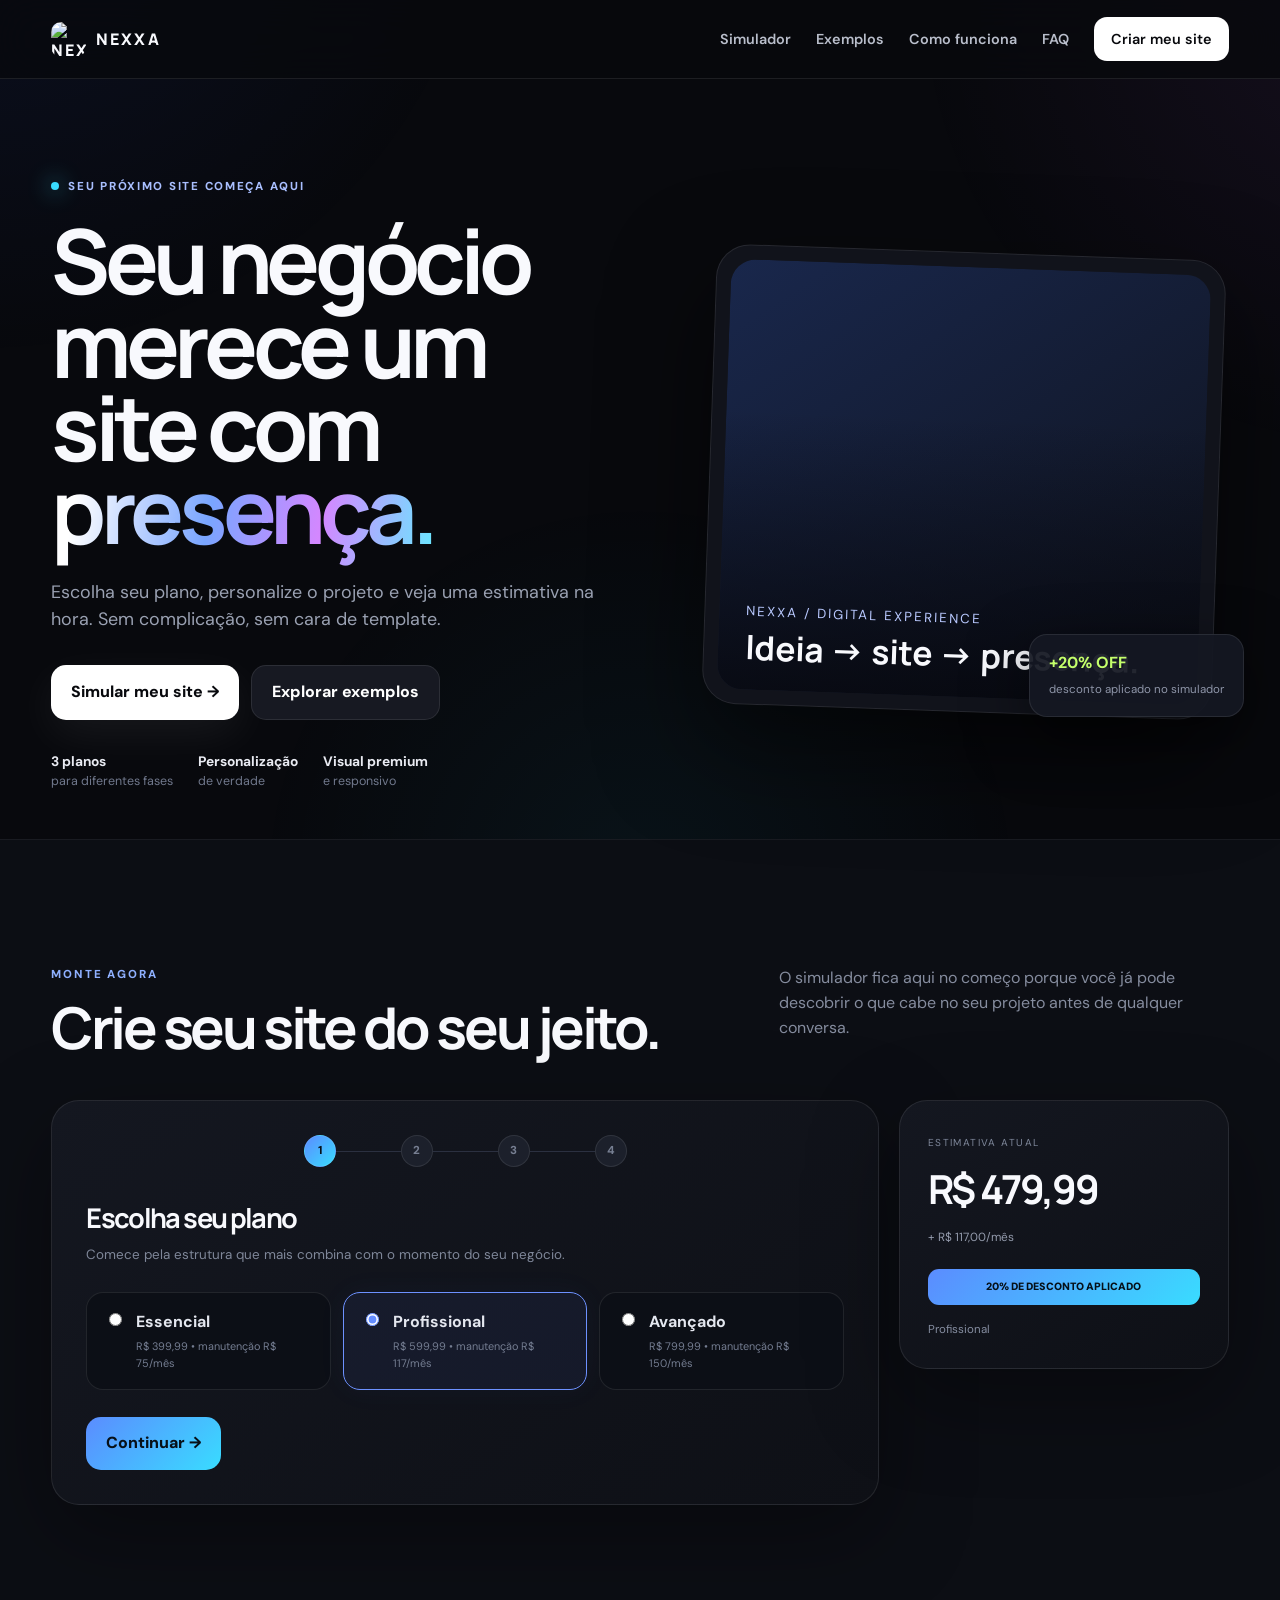
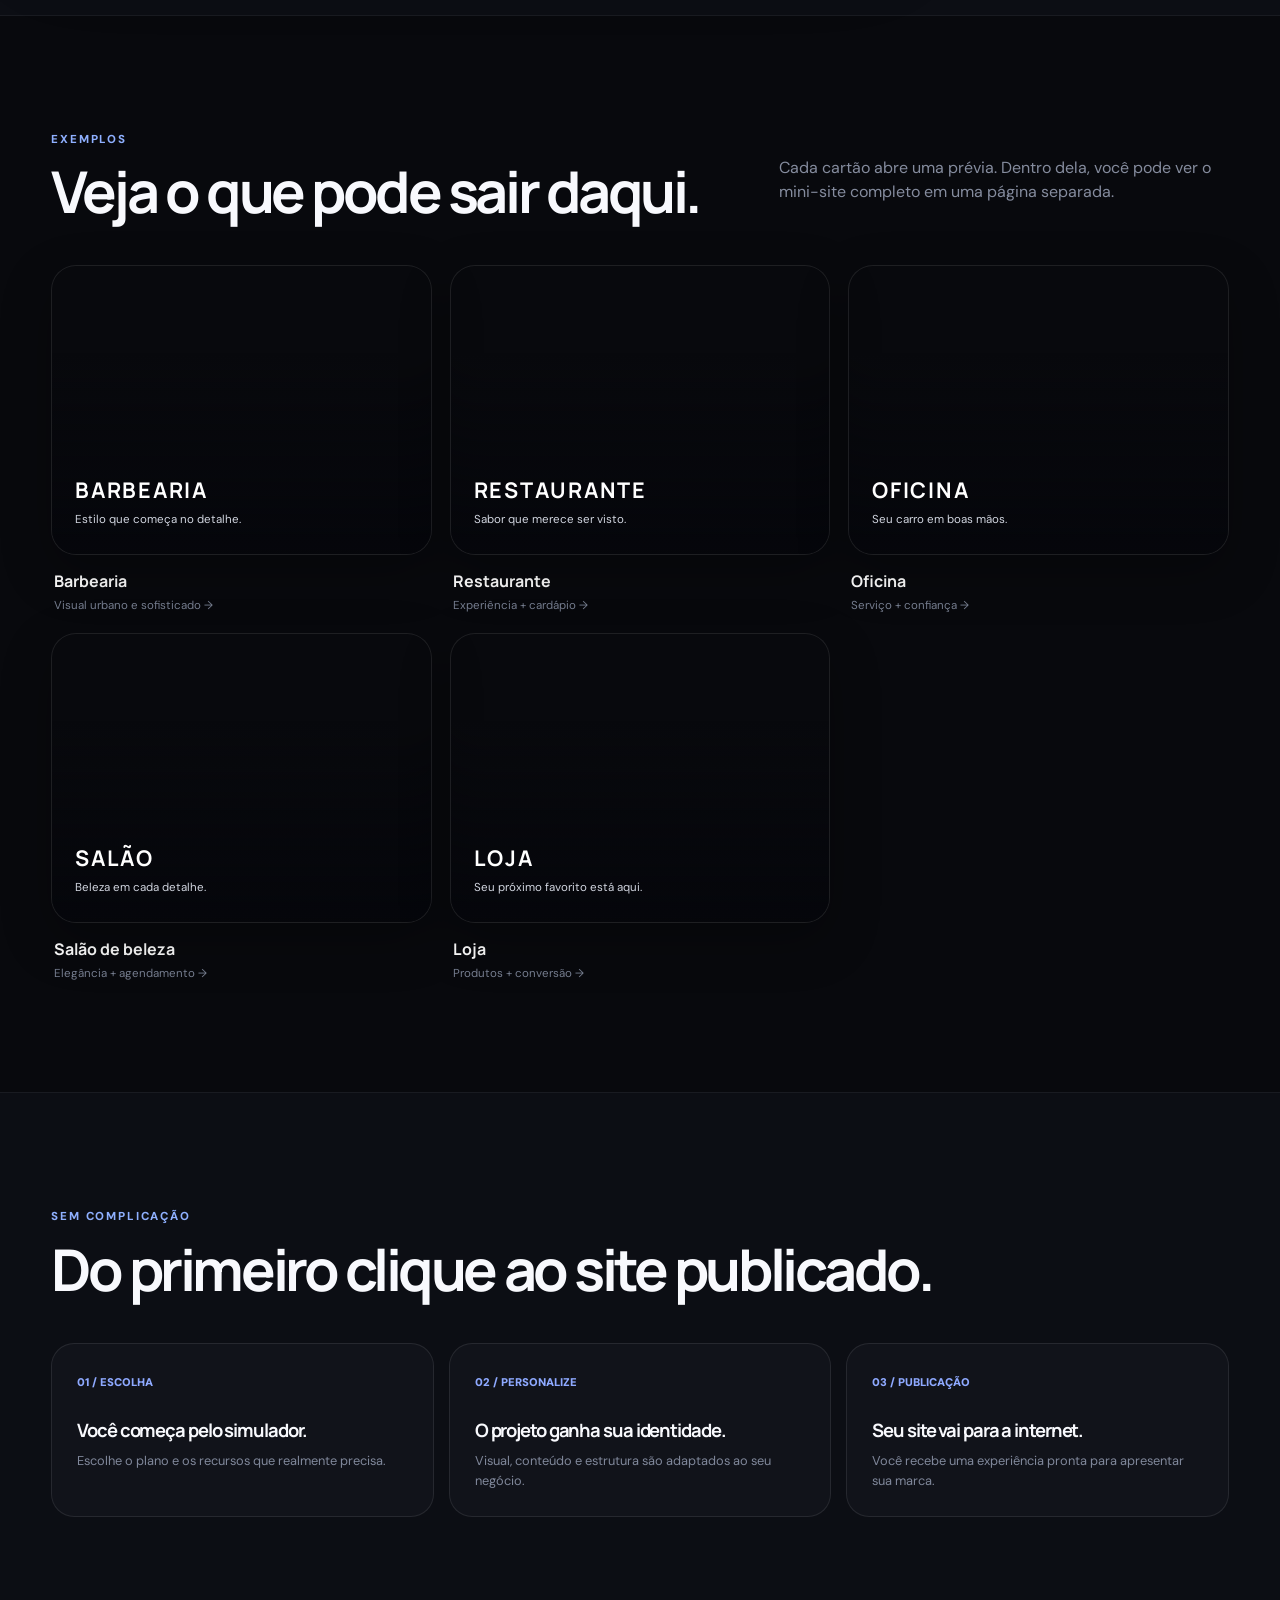
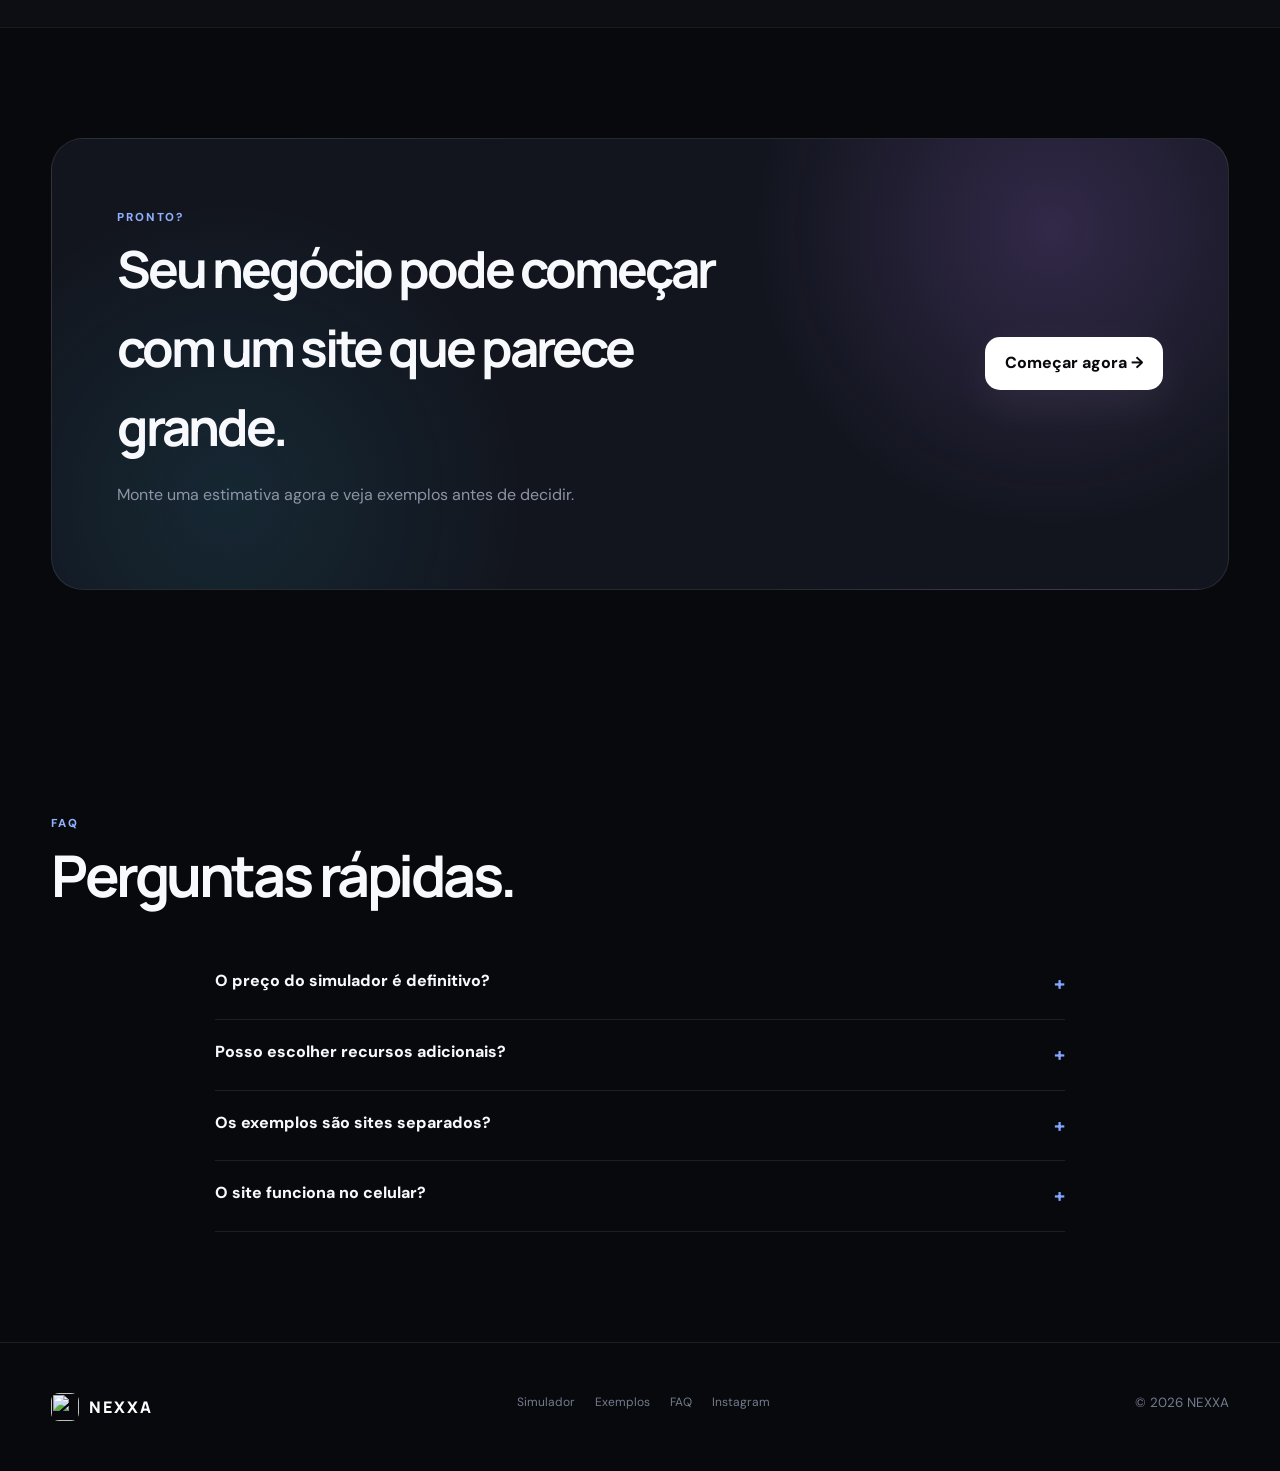
==== index.html @ 01d749cf "Criar site" ====
<!doctype html>
<html lang="pt-BR">
<head>
<meta charset="utf-8"><meta name="viewport" content="width=device-width,initial-scale=1">
<title>NEXXA — Crie seu site</title><meta name="description" content="Crie seu site profissional com a NEXXA. Simule, personalize e explore exemplos.">
<link rel="icon" href="assets/nexxa-logo.png"><link rel="stylesheet" href="style.css">
</head>
<body>
<header class="site-header"><div class="container header-inner">
<a class="brand" href="#"><img src="assets/nexxa-logo.png" alt="NEXXA"><span>NEXXA</span></a>
<nav class="nav" id="nav"><a href="#simulador">Simulador</a><a href="#exemplos">Exemplos</a><a href="#como">Como funciona</a><a href="#faq">FAQ</a><a class="nav-btn" href="#simulador">Criar meu site</a></nav>
<button class="menu" id="menuBtn" aria-label="Menu">☰</button>
</div></header>

<main>
<section class="hero"><div class="container hero-grid">
<div>
<span class="kicker">Seu próximo site começa aqui</span>
<h1>Seu negócio merece um site com <span class="gradient">presença.</span></h1>
<p class="lead">Escolha seu plano, personalize o projeto e veja uma estimativa na hora. Sem complicação, sem cara de template.</p>
<div class="hero-actions"><a class="btn btn-primary" href="#simulador">Simular meu site →</a><a class="btn btn-dark" href="#exemplos">Explorar exemplos</a></div>
<div class="hero-proof"><span><b>3 planos</b> para diferentes fases</span><span><b>Personalização</b> de verdade</span><span><b>Visual premium</b> e responsivo</span></div>
</div>
<div class="hero-art"><div class="orb"></div><div class="art-card"><div class="art-screen"><div class="art-copy"><small>NEXXA / DIGITAL EXPERIENCE</small><strong>Ideia → site → presença.</strong></div></div></div><div class="mini-float"><b>+20% OFF</b><span>desconto aplicado no simulador</span></div></div>
</div></section>

<section class="section alt" id="simulador"><div class="container">
<div class="section-head"><div><span class="eyebrow">MONTE AGORA</span><h2>Crie seu site do seu jeito.</h2></div><p>O simulador fica aqui no começo porque você já pode descobrir o que cabe no seu projeto antes de qualquer conversa.</p></div>
<div class="builder"><div class="builder-main">
<div class="steps"><span class="active" data-step-dot="1">1</span><i></i><span data-step-dot="2">2</span><i></i><span data-step-dot="3">3</span><i></i><span data-step-dot="4">4</span></div>
<div class="step-panel active" data-step="1"><h3>Escolha seu plano</h3><p class="muted">Comece pela estrutura que mais combina com o momento do seu negócio.</p>
<div class="option-grid">
<label class="choice"><input type="radio" name="plan" value="essencial"><span><b>Essencial</b><small>R$ 399,99 • manutenção R$ 75/mês</small></span></label>
<label class="choice"><input type="radio" name="plan" value="profissional" checked><span><b>Profissional</b><small>R$ 599,99 • manutenção R$ 117/mês</small></span></label>
<label class="choice"><input type="radio" name="plan" value="avancado"><span><b>Avançado</b><small>R$ 799,99 • manutenção R$ 150/mês</small></span></label>
</div><button class="btn btn-blue" data-next="2">Continuar →</button></div>

<div class="step-panel" data-step="2"><h3>Personalize</h3><p class="muted">Adicione recursos sem perder o controle do orçamento.</p>
<div class="extras">
<label><input type="checkbox" data-extra="mapa"><span>Mapa / localização<small>+ R$ 49,99</small></span></label>
<label><input type="checkbox" data-extra="feedback"><span>Feedbacks / depoimentos<small>+ R$ 69,99</small></span></label>
<label><input type="checkbox" data-extra="catalogo"><span>Catálogo de produtos<small>+ R$ 59,99</small></span></label>
<label><input type="checkbox" data-extra="agendamento"><span>Agendamento<small>+ R$ 299,99</small></span></label>
<label><input type="checkbox" data-extra="whatsapp"><span>WhatsApp<small>+ R$ 29,99</small></span></label>
<label><input type="checkbox" data-extra="instagram"><span>Instagram<small>+ R$ 29,99</small></span></label>
<label><input type="checkbox" data-extra="faq"><span>FAQ<small>+ R$ 159,99</small></span></label>
<label><input type="checkbox" data-extra="galeria"><span>Galeria<small>+ R$ 189,99</small></span></label>
<label><input type="checkbox" data-extra="pagina"><span>Página adicional<small>+ R$ 39,99 cada</small></span><input class="qty" data-qty="pagina" type="number" min="1" max="20" value="1"></label>
<label class="domain-option"><input id="domainCheck" type="checkbox"><span>Quero domínio próprio<small>serviço de configuração + R$ 100,00 (custo do domínio separado)</small></span></label>
</div><div class="nav-actions"><button class="btn btn-dark" data-prev="1">← Voltar</button><button class="btn btn-blue" data-next="3">Continuar →</button></div></div>

<div class="step-panel" data-step="3"><h3>Conte sobre o projeto</h3><p class="muted">Essas informações ajudam a NEXXA a entender o que você quer criar.</p>
<div class="form-grid"><label>Nome do negócio *<input id="company" required placeholder="Ex.: Studio Aurora"></label><label>Seu nome *<input id="person" required placeholder="Ex.: Maria"></label><label>Tipo de negócio *<input id="businessType" required placeholder="Ex.: Salão de beleza"></label><label>Instagram<input id="instagram" placeholder="@seunegocio"></label><label class="full-field">O que você imagina para o site?<textarea id="idea" placeholder="Conte brevemente sobre seu estilo, serviços e objetivo..."></textarea></label></div>
<div class="nav-actions"><button class="btn btn-dark" data-prev="2">← Voltar</button><button class="btn btn-blue" data-next="4">Ver meu orçamento →</button></div></div>

<div class="step-panel" data-step="4"><h3>Seu orçamento está pronto.</h3><p class="muted">É uma estimativa para você entender o investimento. O projeto final é alinhado com a NEXXA.</p>
<div class="summary-box" id="summaryBox"></div>
<div class="nav-actions"><button class="btn btn-dark" data-prev="3">← Ajustar</button><button class="btn btn-blue" id="copyQuote">Copiar orçamento</button></div>
<div style="margin-top:12px"><button class="btn btn-primary" id="instagramQuote">Quero conversar com a NEXXA →</button></div></div>
</div>
<aside class="price-panel"><span class="label">ESTIMATIVA ATUAL</span><strong id="liveTotal">R$ 479,99</strong><span id="liveMaintenance">+ R$ 117,00/mês</span><div class="discount">20% DE DESCONTO APLICADO</div><div class="live-details" id="liveDetails">Profissional</div></aside></div>
</div></section>

<section class="section" id="exemplos"><div class="container">
<div class="section-head"><div><span class="eyebrow">EXEMPLOS</span><h2>Veja o que pode sair daqui.</h2></div><p>Cada cartão abre uma prévia. Dentro dela, você pode ver o mini-site completo em uma página separada.</p></div>
<div class="showcase-grid">
<button class="show-card" data-demo="Barbearia"><div class="demo demo-barber"><div class="demo-copy"><b>BARBEARIA</b><span>Estilo que começa no detalhe.</span></div></div><div class="show-info"><strong>Barbearia</strong><small>Visual urbano e sofisticado →</small></div></button>
<button class="show-card" data-demo="Restaurante"><div class="demo demo-food"><div class="demo-copy"><b>RESTAURANTE</b><span>Sabor que merece ser visto.</span></div></div><div class="show-info"><strong>Restaurante</strong><small>Experiência + cardápio →</small></div></button>
<button class="show-card" data-demo="Oficina"><div class="demo demo-auto"><div class="demo-copy"><b>OFICINA</b><span>Seu carro em boas mãos.</span></div></div><div class="show-info"><strong>Oficina</strong><small>Serviço + confiança →</small></div></button>
<button class="show-card" data-demo="Salão"><div class="demo demo-salon"><div class="demo-copy"><b>SALÃO</b><span>Beleza em cada detalhe.</span></div></div><div class="show-info"><strong>Salão de beleza</strong><small>Elegância + agendamento →</small></div></button>
<button class="show-card" data-demo="Loja"><div class="demo demo-shop"><div class="demo-copy"><b>LOJA</b><span>Seu próximo favorito está aqui.</span></div></div><div class="show-info"><strong>Loja</strong><small>Produtos + conversão →</small></div></button>
</div></div></section>

<section class="section alt" id="como"><div class="container"><div class="section-head"><div><span class="eyebrow">SEM COMPLICAÇÃO</span><h2>Do primeiro clique ao site publicado.</h2></div></div><div class="feature-grid"><article class="feature"><span class="num">01 / ESCOLHA</span><h3>Você começa pelo simulador.</h3><p>Escolhe o plano e os recursos que realmente precisa.</p></article><article class="feature"><span class="num">02 / PERSONALIZE</span><h3>O projeto ganha sua identidade.</h3><p>Visual, conteúdo e estrutura são adaptados ao seu negócio.</p></article><article class="feature"><span class="num">03 / PUBLICAÇÃO</span><h3>Seu site vai para a internet.</h3><p>Você recebe uma experiência pronta para apresentar sua marca.</p></article></div></div></section>

<section class="section"><div class="container"><div class="cta"><div><span class="eyebrow">PRONTO?</span><h2>Seu negócio pode começar com um site que parece grande.</h2><p>Monte uma estimativa agora e veja exemplos antes de decidir.</p></div><a class="btn btn-primary" href="#simulador">Começar agora →</a></div></div></section>

<section class="section" id="faq"><div class="container"><div class="section-head"><div><span class="eyebrow">FAQ</span><h2>Perguntas rápidas.</h2></div></div><div class="faq">
<details><summary>O preço do simulador é definitivo?</summary><p>Não. Ele é uma estimativa para facilitar sua decisão. O projeto final pode ser ajustado conforme escopo, conteúdo e necessidades.</p></details>
<details><summary>Posso escolher recursos adicionais?</summary><p>Sim. O simulador recalcula o valor conforme você adiciona ou remove recursos.</p></details>
<details><summary>Os exemplos são sites separados?</summary><p>Sim. Cada exemplo possui seu próprio arquivo HTML dentro da pasta “exemplos” e abre como uma página independente.</p></details>
<details><summary>O site funciona no celular?</summary><p>Sim. A estrutura foi feita de forma responsiva para telas grandes e smartphones.</p></details>
</div></div></section>
</main>

<footer><div class="container footer-inner"><div class="footer-brand"><img src="assets/nexxa-logo.png" alt=""><span>NEXXA</span></div><div class="footer-links"><a href="#simulador">Simulador</a><a href="#exemplos">Exemplos</a><a href="#faq">FAQ</a><a href="https://www.instagram.com/nexxa.sites/" target="_blank" rel="noopener">Instagram</a></div><small>© <span id="year"></span> NEXXA</small></div></footer>

<div class="modal" id="demoModal" aria-hidden="true"><div class="modal-card"><button class="modal-close" id="modalClose" aria-label="Fechar">×</button><span class="eyebrow">DEMONSTRAÇÃO</span><h3 id="modalTitle">Exemplo</h3><div class="modal-preview" id="modalPreview"></div><p>Abra o mini-site completo em uma página separada ou volte para o simulador para pedir um projeto inspirado nele.</p><div class="modal-actions"><a class="btn btn-primary" id="modalDemo" href="#">Ver exemplo →</a><a class="btn btn-dark" id="modalQuote" href="#simulador">Quero um desse →</a></div></div></div>
<div class="toast" id="toast">Copiado!</div>
<script src="script.js"></script>
</body></html>
---- style.css ----
@import url('https://fonts.googleapis.com/css2?family=DM+Sans:wght@400;500;600;700&family=Manrope:wght@600;700;800&display=swap');
:root{--bg:#08090d;--card:#11131b;--card2:#171a24;--text:#f8f9fd;--muted:#9aa1b2;--line:rgba(255,255,255,.09);--blue:#5b8cff;--cyan:#39dcff;--purple:#bd7cff;--pink:#ff72c8;--lime:#c4ff6b;--shadow:0 30px 90px rgba(0,0,0,.35)}
*{box-sizing:border-box}html{scroll-behavior:smooth}body{margin:0;background:var(--bg);color:var(--text);font-family:"DM Sans",Arial,sans-serif;line-height:1.55;overflow-x:hidden}
body:before{content:"";position:fixed;inset:-30%;z-index:-2;background:radial-gradient(circle at 18% 8%,#315eff18,transparent 24%),radial-gradient(circle at 86% 18%,#cf62ff12,transparent 22%),radial-gradient(circle at 50% 80%,#29d9ff0d,transparent 25%);pointer-events:none}
a{text-decoration:none;color:inherit}button,input,select,textarea{font:inherit}button{cursor:pointer}.container{width:min(1180px,92%);margin:auto}
.site-header{position:sticky;top:0;z-index:80;background:#08090dcc;backdrop-filter:blur(20px);border-bottom:1px solid var(--line)}
.header-inner{height:78px;display:flex;align-items:center;justify-content:space-between}.brand{display:flex;align-items:center;gap:10px;font-family:Manrope;font-weight:800;letter-spacing:.13em}.brand img{width:35px;height:35px;object-fit:contain;border-radius:10px}.nav{display:flex;align-items:center;gap:25px;color:#b9becb;font-size:.9rem;font-weight:600}.nav a{transition:.2s}.nav a:hover{color:#fff}.nav-btn{padding:11px 17px;border-radius:13px;background:#fff;color:#08090d!important}.menu{display:none;background:transparent;border:0;color:#fff;font-size:28px}
.hero{padding:82px 0 35px;min-height:760px;display:flex;align-items:center}.hero-grid{display:grid;grid-template-columns:1fr .9fr;gap:60px;align-items:center}.kicker{display:inline-flex;align-items:center;gap:9px;text-transform:uppercase;letter-spacing:.15em;font-size:.72rem;font-weight:800;color:#a9bfff}.kicker:before{content:"";width:8px;height:8px;border-radius:50%;background:var(--cyan);box-shadow:0 0 22px var(--cyan)}
h1,h2,h3{font-family:Manrope;letter-spacing:-.06em;margin:0}h1{font-size:clamp(3.4rem,7vw,6.7rem);line-height:.93;margin:20px 0 27px;max-width:780px}.gradient{background:linear-gradient(100deg,#fff 8%,#79a5ff 42%,#d487ff 70%,#67eaff);-webkit-background-clip:text;background-clip:text;color:transparent}.lead{font-size:1.12rem;color:var(--muted);max-width:620px}.hero-actions{display:flex;gap:12px;flex-wrap:wrap;margin:31px 0}.btn{display:inline-flex;align-items:center;justify-content:center;gap:8px;border:0;border-radius:15px;padding:14px 20px;font-weight:800;transition:transform .22s,box-shadow .22s,background .22s}.btn:hover{transform:translateY(-3px)}.btn-primary{background:#fff;color:#08090d;box-shadow:0 14px 45px #fff1}.btn-dark{background:#171922;border:1px solid var(--line);color:#fff}.btn-blue{background:linear-gradient(135deg,#5b8cff,#39dcff);color:#071018}.btn-pink{background:linear-gradient(135deg,#ff76ca,#aa82ff);color:#180c19}.hero-proof{display:flex;gap:25px;flex-wrap:wrap;color:#70788c;font-size:.78rem}.hero-proof b{display:block;color:#e9ebf2;font-size:.86rem}
.hero-art{min-height:540px;position:relative;display:grid;place-items:center}.orb{position:absolute;width:390px;height:390px;border-radius:50%;background:radial-gradient(circle,#628fff 0,#628fff38 32%,transparent 70%);filter:blur(10px);animation:float 6s ease-in-out infinite}.art-card{width:min(510px,100%);padding:14px;border:1px solid var(--line);border-radius:34px;background:#11131b;box-shadow:0 40px 100px #0008;transform:rotate(2deg);animation:float 6s ease-in-out infinite 1s}.art-screen{height:430px;border-radius:25px;overflow:hidden;position:relative;background:linear-gradient(145deg,#1b2c58cc,#0c101a88),url("https://images.unsplash.com/photo-1497366811353-6870744d04b2?auto=format&fit=crop&w=1200&q=85") center/cover}.art-screen:after{content:"";position:absolute;inset:0;background:linear-gradient(180deg,transparent 35%,#06070dcc)}.art-copy{position:absolute;z-index:2;left:27px;right:27px;bottom:25px}.art-copy small{color:#b9c9ff;letter-spacing:.15em}.art-copy strong{display:block;font-family:Manrope;font-size:2.1rem;line-height:1;margin-top:8px}.mini-float{position:absolute;right:-15px;bottom:35px;z-index:3;padding:16px 19px;border:1px solid var(--line);border-radius:18px;background:#151823eF;box-shadow:0 20px 60px #0008;animation:float 5s ease-in-out infinite}.mini-float b{display:block;color:var(--lime)}.mini-float span{font-size:.72rem;color:#8e95a8}
.section{padding:110px 0}.section.alt{background:#0c0e14;border-block:1px solid rgba(255,255,255,.055)}.section-head{display:flex;justify-content:space-between;align-items:end;gap:35px;margin-bottom:44px}.section-head h2{font-size:clamp(2.2rem,4.5vw,4rem);line-height:1.02;margin-top:12px}.section-head p{max-width:450px;color:#858c9e}.eyebrow{font-size:.72rem;letter-spacing:.16em;text-transform:uppercase;font-weight:800;color:#8fb0ff}
.builder{display:grid;grid-template-columns:1fr 330px;gap:20px;align-items:start}.builder-main,.price-panel{background:linear-gradient(145deg,#141720,#0e1016);border:1px solid var(--line);border-radius:28px;box-shadow:var(--shadow)}.builder-main{padding:34px}.steps{display:flex;align-items:center;justify-content:center;margin-bottom:30px}.steps span{width:32px;height:32px;border-radius:50%;display:grid;place-items:center;background:#1c202b;color:#777f92;border:1px solid var(--line);font-size:.72rem;font-weight:800}.steps span.active,.steps span.done{background:linear-gradient(135deg,#5b8cff,#39dcff);color:#071018}.steps i{width:65px;height:1px;background:#2b3040}.step-panel{display:none}.step-panel.active{display:block;animation:rise .3s ease}.step-panel h3{font-size:1.7rem}.muted{color:#7f8799;font-size:.84rem;margin-top:5px}
.option-grid{display:grid;grid-template-columns:repeat(3,1fr);gap:12px;margin:27px 0}.choice,.extras label{border:1px solid var(--line);border-radius:17px;padding:17px;display:flex;gap:11px;align-items:flex-start;background:#0c0f16;color:#e4e7ef;transition:.2s}.choice{cursor:pointer}.choice:hover,.extras label:hover{border-color:#6d91ff77;transform:translateY(-2px)}.choice:has(input:checked),.extras label:has(input:checked){border-color:#6d91ff;background:#536fff12;box-shadow:0 0 30px #4f7dff0c}.choice input,.extras input{accent-color:#648dff}.choice span,.extras label span{display:flex;flex-direction:column}.choice small,.extras small{color:#747d91;font-size:.68rem;margin-top:3px}.extras{display:grid;grid-template-columns:1fr 1fr;gap:10px;margin:25px 0}.extras .qty{margin-left:auto;width:58px;padding:7px;border-radius:9px;border:1px solid var(--line);background:#080a10;color:#fff}.domain-option{grid-column:1/-1}.form-grid{display:grid;grid-template-columns:1fr 1fr;gap:14px;margin:24px 0}.form-grid label{font-size:.72rem;font-weight:700;color:#9ba2b2;display:grid;gap:7px}.form-grid input,.form-grid textarea{width:100%;border:1px solid var(--line);background:#090b11;color:#fff;border-radius:12px;padding:12px 13px;outline:0}.form-grid textarea{min-height:95px;resize:vertical}.form-grid input:focus,.form-grid textarea:focus{border-color:#658fff;box-shadow:0 0 0 3px #658fff12}.full-field{grid-column:1/-1}.nav-actions{display:flex;justify-content:space-between;gap:10px;margin-top:25px}.price-panel{position:sticky;top:102px;padding:28px}.price-panel .label{font-size:.63rem;letter-spacing:.14em;color:#7e879a}.price-panel strong{display:block;font-family:Manrope;font-size:2.5rem;letter-spacing:-.06em;margin:4px 0}.price-panel>span{color:#9299aa;font-size:.74rem}.discount{margin:20px 0 15px;padding:10px;border-radius:11px;background:linear-gradient(135deg,#5b8cff,#39dcff);color:#061018;font-size:.66rem;font-weight:900;text-align:center}.live-details{font-size:.72rem;color:#858da0;line-height:1.75}.summary-box{margin:22px 0;border:1px solid var(--line);border-radius:15px;padding:18px;background:#090b10}.summary-row{display:flex;justify-content:space-between;gap:15px;padding:8px 0;border-bottom:1px solid #fff0;font-size:.76rem;color:#aeb5c4}.summary-row.total{border:0;color:#fff;font-size:1rem;font-weight:800;padding-top:14px}.summary-row.discount-row{color:#67bfff}
.showcase-grid{display:grid;grid-template-columns:repeat(3,1fr);gap:18px}.show-card{background:none;border:0;padding:0;text-align:left;color:#fff;cursor:pointer}.demo{height:290px;border-radius:25px;position:relative;overflow:hidden;border:1px solid var(--line);display:flex;align-items:end;padding:23px;background-size:cover;background-position:center;box-shadow:0 18px 50px #0004;transition:.35s}.show-card:hover .demo{transform:translateY(-6px) scale(.985);box-shadow:0 28px 70px #0007}.demo:after{content:"";position:absolute;inset:0;background:linear-gradient(180deg,transparent 30%,#05060bdd)}.demo-copy{position:relative;z-index:2}.demo b{font-family:Manrope;font-size:1.35rem;letter-spacing:.08em;display:block}.demo span{font-size:.72rem;color:#d1d5df}.demo-barber{background-image:url("https://images.unsplash.com/photo-1503951914875-452162b0f3f1?auto=format&fit=crop&w=1000&q=85")}.demo-food{background-image:url("https://images.unsplash.com/photo-1517248135467-4c7edcad34c4?auto=format&fit=crop&w=1000&q=85")}.demo-auto{background-image:url("https://images.unsplash.com/photo-1487754180451-c456f719a1fc?auto=format&fit=crop&w=1000&q=85")}.demo-salon{background-image:url("https://images.unsplash.com/photo-1560066984-138dadb4c035?auto=format&fit=crop&w=1000&q=85")}.demo-shop{background-image:url("https://images.unsplash.com/photo-1441986300917-64674bd600d8?auto=format&fit=crop&w=1000&q=85")}.show-info{padding:14px 3px 0}.show-info strong{display:block;font-family:Manrope;font-size:1rem}.show-info small{display:block;color:#777f91;font-size:.72rem;margin-top:3px}
.feature-grid{display:grid;grid-template-columns:repeat(3,1fr);gap:15px}.feature{padding:25px;border-radius:23px;border:1px solid var(--line);background:#11131a}.feature .num{font-size:.7rem;color:#8ea9ff;font-weight:900}.feature h3{font-size:1.15rem;margin:22px 0 7px}.feature p{color:#80889b;font-size:.8rem;margin:0}
.cta{border-radius:32px;padding:65px;background:radial-gradient(circle at 85% 20%,#bd7cff30,transparent 28%),radial-gradient(circle at 15% 80%,#39dcff18,transparent 28%),#12151e;border:1px solid var(--line);display:flex;justify-content:space-between;gap:30px;align-items:center}.cta h2{font-size:clamp(2rem,4vw,3.5rem);max-width:650px}.cta p{color:#8d94a5;max-width:600px}.faq{max-width:850px;margin:auto}.faq details{border-bottom:1px solid var(--line);padding:20px 0}.faq summary{cursor:pointer;font-weight:800;list-style:none;display:flex;justify-content:space-between}.faq summary::-webkit-details-marker{display:none}.faq summary:after{content:"+";color:#82a6ff;font-size:1.2rem}.faq details[open] summary:after{content:"−"}.faq p{color:#80889b;font-size:.82rem;max-width:700px}
footer{padding:50px 0;border-top:1px solid var(--line);color:#737b8d}.footer-inner{display:flex;justify-content:space-between;gap:25px;flex-wrap:wrap}.footer-brand{display:flex;align-items:center;gap:10px;color:#fff;font-family:Manrope;font-weight:800;letter-spacing:.12em}.footer-brand img{width:28px;height:28px;object-fit:contain;border-radius:8px}.footer-links{display:flex;gap:20px;font-size:.75rem}.footer-links a:hover{color:#fff}
.modal{position:fixed;inset:0;background:#02030bcc;backdrop-filter:blur(15px);z-index:100;display:none;place-items:center;padding:20px}.modal.open{display:grid}.modal-card{width:min(720px,100%);background:#11141d;border:1px solid var(--line);border-radius:28px;padding:30px;box-shadow:0 40px 120px #000b;position:relative;animation:pop .25s ease}.modal-close{position:absolute;right:15px;top:14px;border:0;background:#ffffff0d;color:#fff;border-radius:50%;width:34px;height:34px;font-size:1.2rem}.modal-preview{height:270px;border-radius:20px;margin:20px 0;background-size:cover;background-position:center;position:relative;overflow:hidden}.modal-preview:after{content:"";position:absolute;inset:0;background:linear-gradient(180deg,transparent,#000b)}.modal-preview-copy{position:absolute;z-index:2;left:23px;bottom:20px}.modal-preview-copy b{font-family:Manrope;font-size:1.8rem}.modal-preview-copy span{display:block;color:#c4cad6;font-size:.76rem}.modal-actions{display:flex;gap:10px;flex-wrap:wrap}.toast{position:fixed;left:50%;bottom:25px;transform:translate(-50%,20px);opacity:0;pointer-events:none;background:#f5f7ff;color:#090a0e;padding:12px 16px;border-radius:13px;font-size:.78rem;font-weight:800;z-index:150;transition:.25s}.toast.show{opacity:1;transform:translate(-50%,0)}
@keyframes float{0%,100%{transform:translateY(0) rotate(2deg)}50%{transform:translateY(-12px) rotate(2deg)}}@keyframes rise{from{opacity:0;transform:translateY(7px)}to{opacity:1;transform:none}}@keyframes pop{from{opacity:0;transform:scale(.97) translateY(8px)}to{opacity:1;transform:none}}
@media(max-width:950px){.hero-grid{grid-template-columns:1fr}.hero{padding-top:65px}.hero-art{min-height:430px}.builder{grid-template-columns:1fr}.price-panel{position:static}.showcase-grid{grid-template-columns:1fr 1fr}.feature-grid{grid-template-columns:1fr}.option-grid{grid-template-columns:1fr}.extras{grid-template-columns:1fr}.domain-option{grid-column:auto}.cta{display:block}}
@media(max-width:700px){.container{width:min(94%,1180px)}.nav{display:none;position:absolute;top:78px;left:0;right:0;padding:17px 6%;background:#08090df5;border-bottom:1px solid var(--line);flex-direction:column;align-items:stretch}.nav.open{display:flex}.nav-btn{text-align:center}.menu{display:block}.hero{min-height:auto;padding:65px 0 30px}.hero h1{font-size:3.35rem}.hero-actions{flex-direction:column}.hero-actions .btn{width:100%}.art-card{transform:none}.orb{width:280px;height:280px}.art-screen{height:330px}.section{padding:80px 0}.section-head{display:block}.section-head p{margin-top:15px}.showcase-grid{grid-template-columns:1fr}.demo{height:250px}.builder-main{padding:22px}.form-grid{grid-template-columns:1fr}.full-field{grid-column:auto}.modal-card{padding:24px}.modal-preview{height:220px}.steps i{width:30px}.cta{padding:35px 25px}}
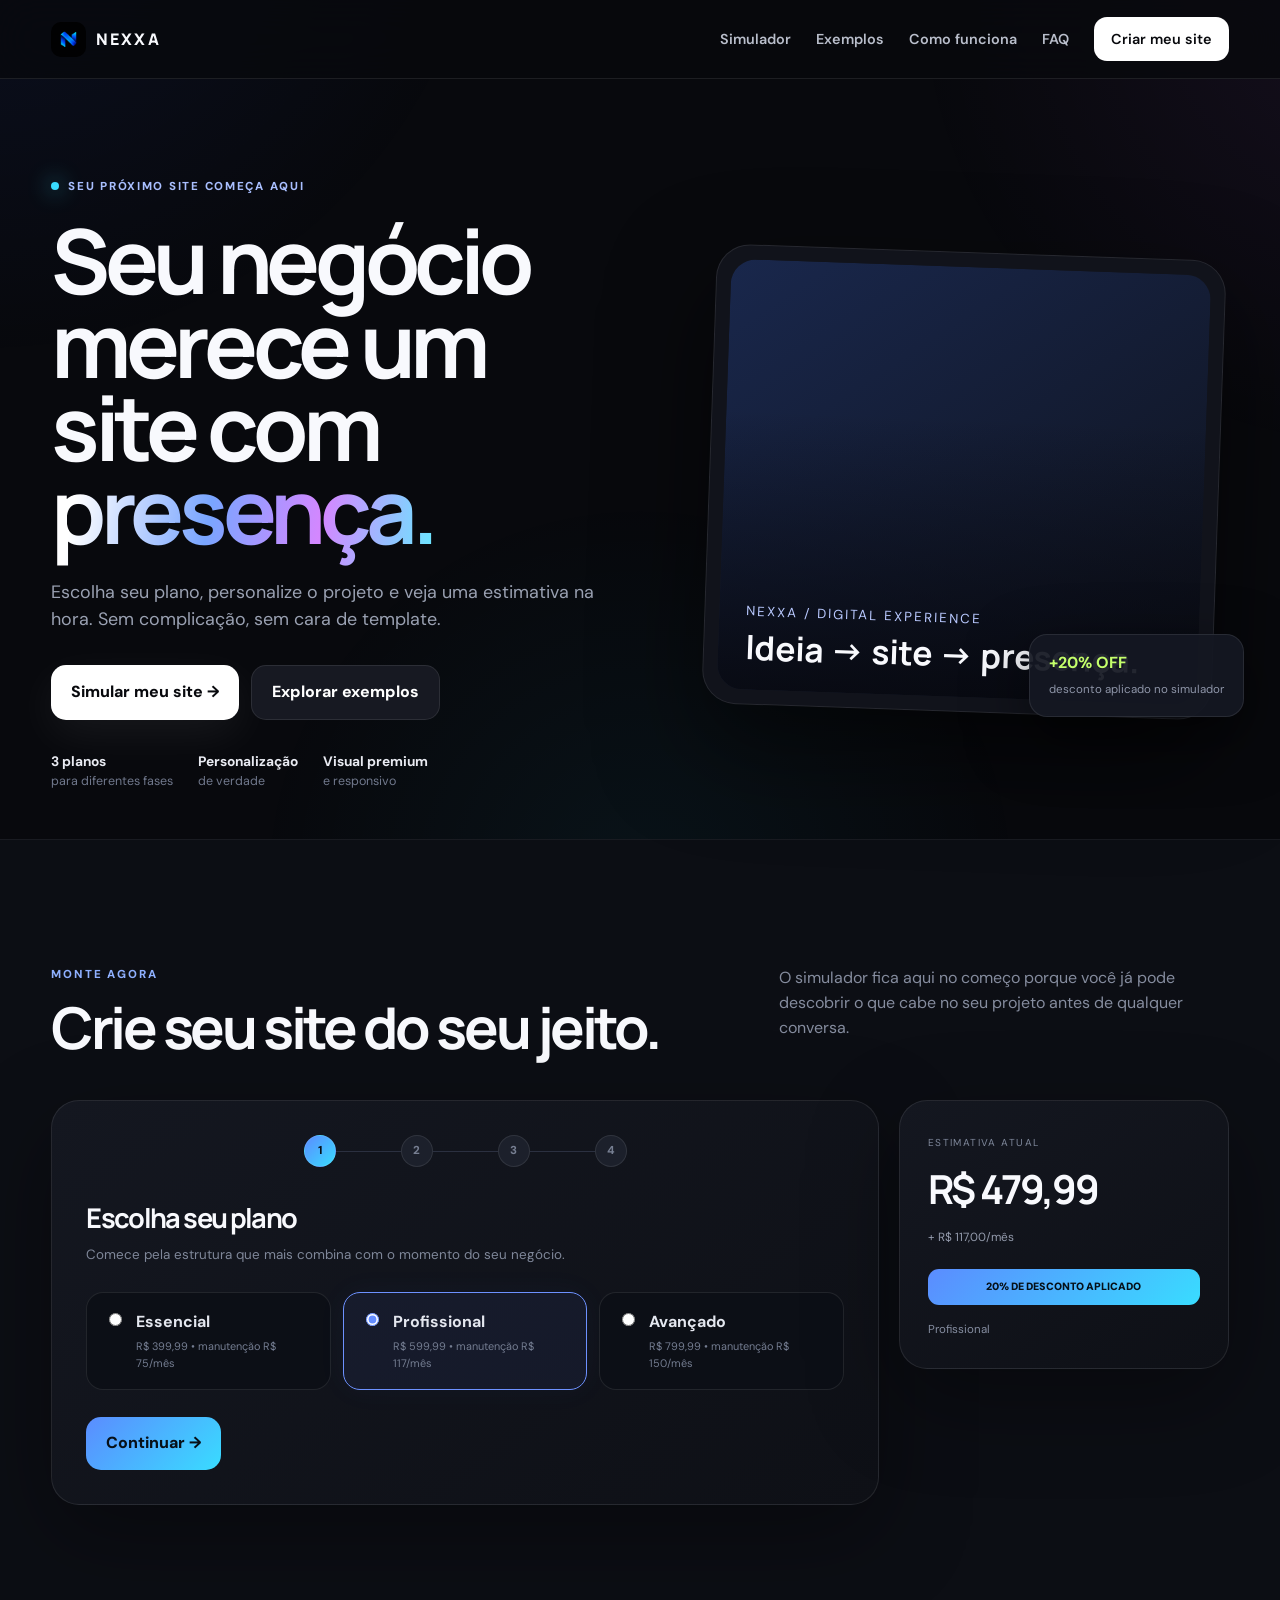
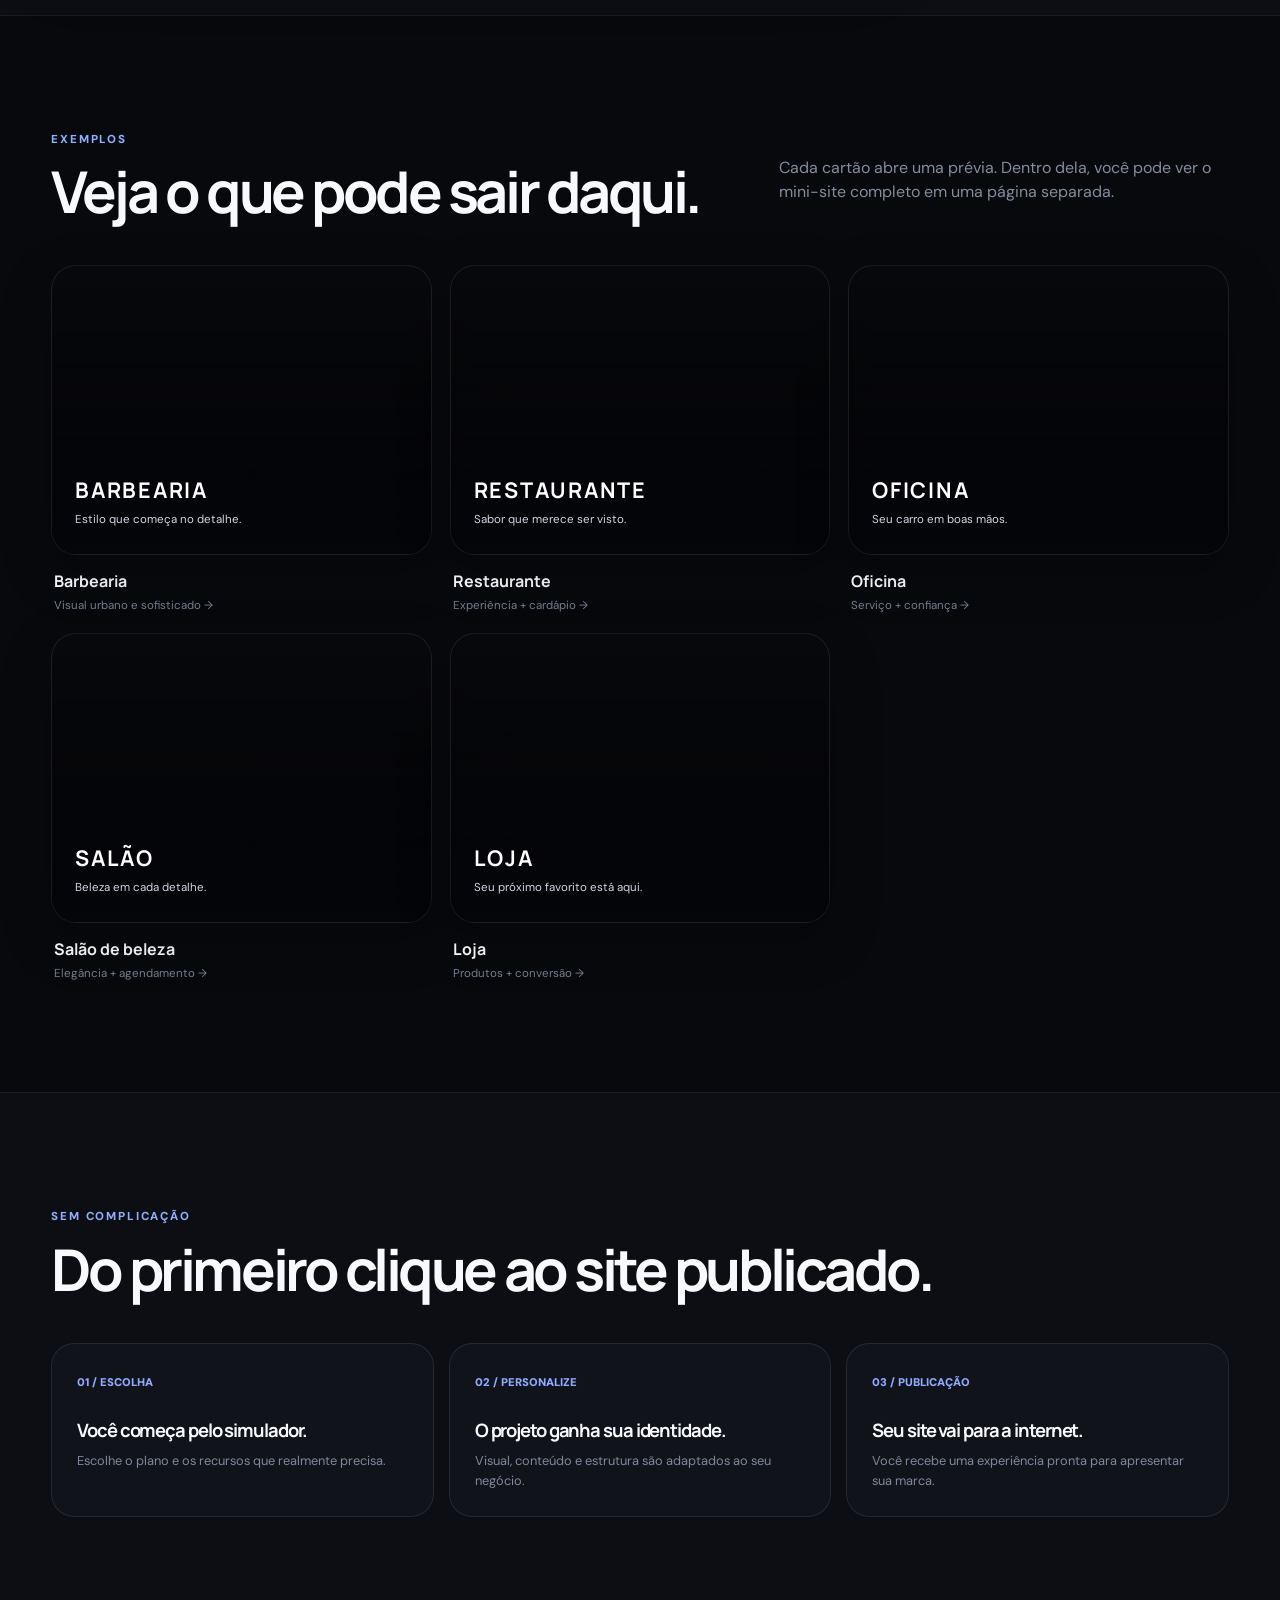
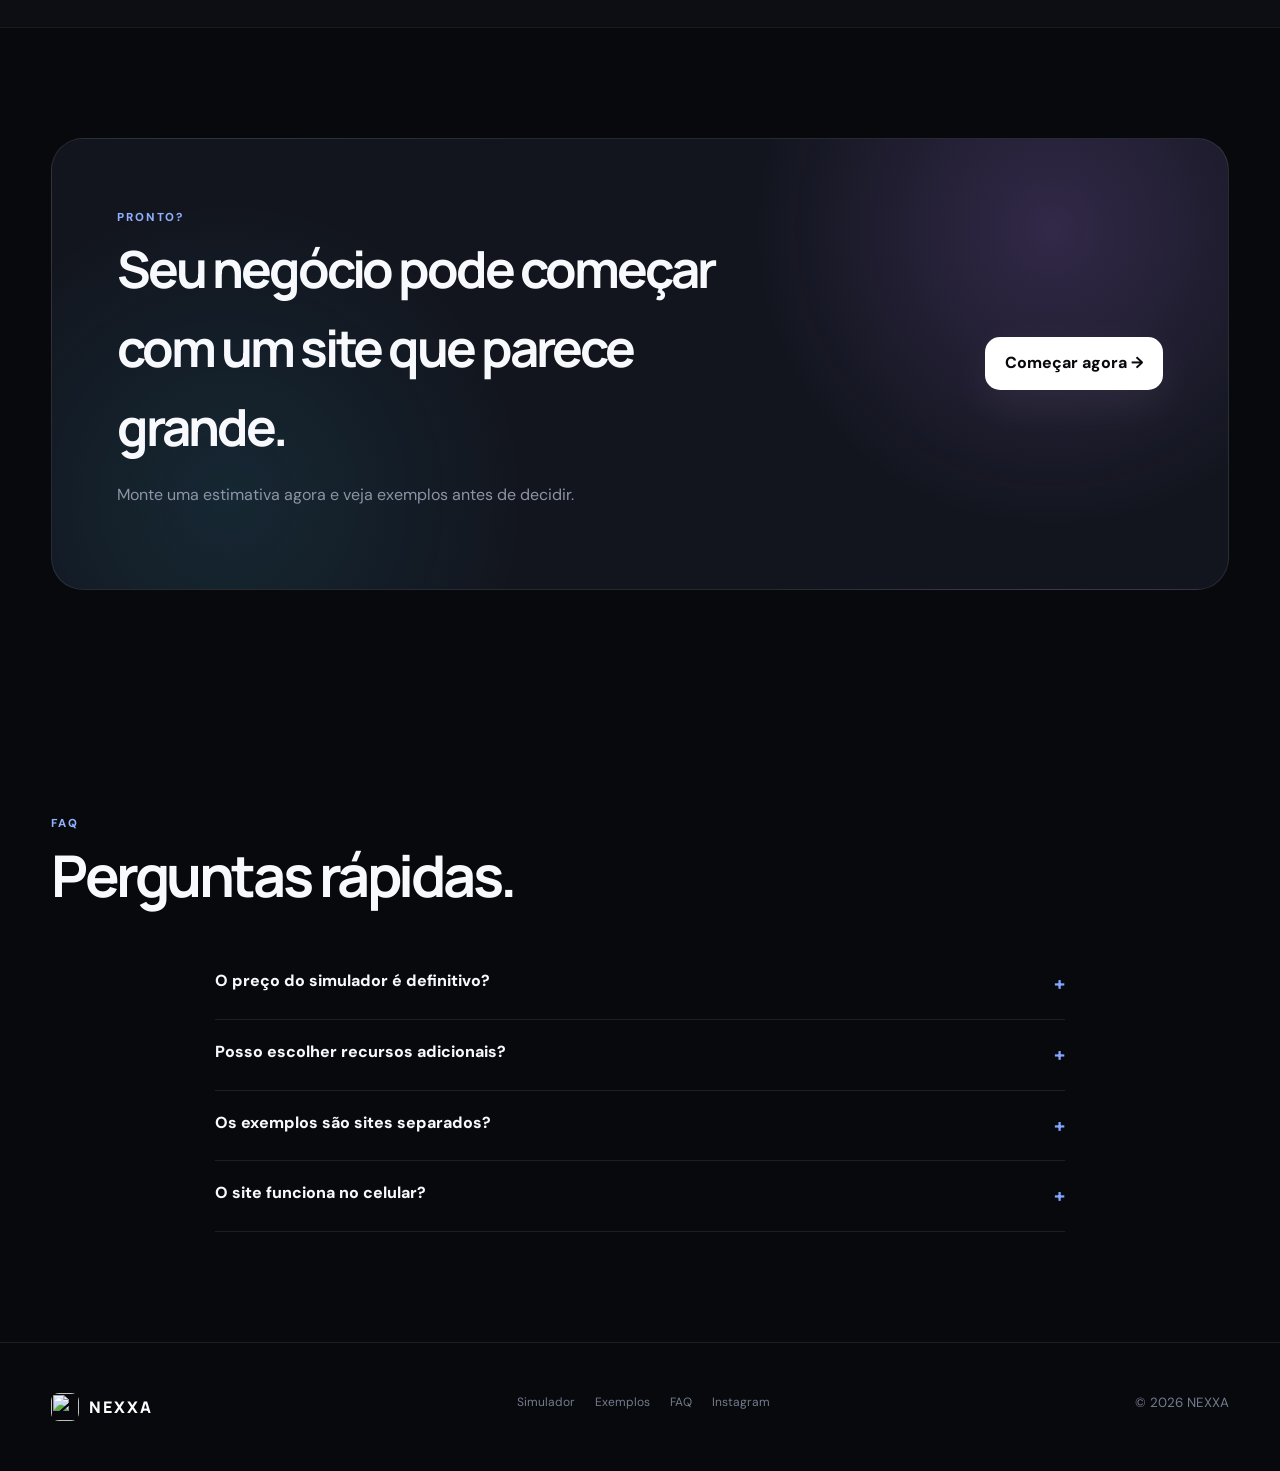
==== commit 4420eb44: "Update index.html" ====
--- a/index.html
+++ b/index.html
@@ -3,11 +3,11 @@
 <head>
 <meta charset="utf-8"><meta name="viewport" content="width=device-width,initial-scale=1">
 <title>NEXXA — Crie seu site</title><meta name="description" content="Crie seu site profissional com a NEXXA. Simule, personalize e explore exemplos.">
-<link rel="icon" href="assets/nexxa-logo.png"><link rel="stylesheet" href="style.css">
+<link rel="icon" href="nexxa-logo.png"><link rel="stylesheet" href="style.css">
 </head>
 <body>
 <header class="site-header"><div class="container header-inner">
-<a class="brand" href="#"><img src="assets/nexxa-logo.png" alt="NEXXA"><span>NEXXA</span></a>
+<a class="brand" href="#"><img src="nexxa-logo.png" alt="NEXXA"><span>NEXXA</span></a>
 <nav class="nav" id="nav"><a href="#simulador">Simulador</a><a href="#exemplos">Exemplos</a><a href="#como">Como funciona</a><a href="#faq">FAQ</a><a class="nav-btn" href="#simulador">Criar meu site</a></nav>
 <button class="menu" id="menuBtn" aria-label="Menu">☰</button>
 </div></header>
--- a/style.css
+++ b/style.css
@@ -1,22 +1,1279 @@
-
 @import url('https://fonts.googleapis.com/css2?family=DM+Sans:wght@400;500;600;700&family=Manrope:wght@600;700;800&display=swap');
-:root{--bg:#08090d;--card:#11131b;--card2:#171a24;--text:#f8f9fd;--muted:#9aa1b2;--line:rgba(255,255,255,.09);--blue:#5b8cff;--cyan:#39dcff;--purple:#bd7cff;--pink:#ff72c8;--lime:#c4ff6b;--shadow:0 30px 90px rgba(0,0,0,.35)}
-*{box-sizing:border-box}html{scroll-behavior:smooth}body{margin:0;background:var(--bg);color:var(--text);font-family:"DM Sans",Arial,sans-serif;line-height:1.55;overflow-x:hidden}
-body:before{content:"";position:fixed;inset:-30%;z-index:-2;background:radial-gradient(circle at 18% 8%,#315eff18,transparent 24%),radial-gradient(circle at 86% 18%,#cf62ff12,transparent 22%),radial-gradient(circle at 50% 80%,#29d9ff0d,transparent 25%);pointer-events:none}
-a{text-decoration:none;color:inherit}button,input,select,textarea{font:inherit}button{cursor:pointer}.container{width:min(1180px,92%);margin:auto}
-.site-header{position:sticky;top:0;z-index:80;background:#08090dcc;backdrop-filter:blur(20px);border-bottom:1px solid var(--line)}
-.header-inner{height:78px;display:flex;align-items:center;justify-content:space-between}.brand{display:flex;align-items:center;gap:10px;font-family:Manrope;font-weight:800;letter-spacing:.13em}.brand img{width:35px;height:35px;object-fit:contain;border-radius:10px}.nav{display:flex;align-items:center;gap:25px;color:#b9becb;font-size:.9rem;font-weight:600}.nav a{transition:.2s}.nav a:hover{color:#fff}.nav-btn{padding:11px 17px;border-radius:13px;background:#fff;color:#08090d!important}.menu{display:none;background:transparent;border:0;color:#fff;font-size:28px}
-.hero{padding:82px 0 35px;min-height:760px;display:flex;align-items:center}.hero-grid{display:grid;grid-template-columns:1fr .9fr;gap:60px;align-items:center}.kicker{display:inline-flex;align-items:center;gap:9px;text-transform:uppercase;letter-spacing:.15em;font-size:.72rem;font-weight:800;color:#a9bfff}.kicker:before{content:"";width:8px;height:8px;border-radius:50%;background:var(--cyan);box-shadow:0 0 22px var(--cyan)}
-h1,h2,h3{font-family:Manrope;letter-spacing:-.06em;margin:0}h1{font-size:clamp(3.4rem,7vw,6.7rem);line-height:.93;margin:20px 0 27px;max-width:780px}.gradient{background:linear-gradient(100deg,#fff 8%,#79a5ff 42%,#d487ff 70%,#67eaff);-webkit-background-clip:text;background-clip:text;color:transparent}.lead{font-size:1.12rem;color:var(--muted);max-width:620px}.hero-actions{display:flex;gap:12px;flex-wrap:wrap;margin:31px 0}.btn{display:inline-flex;align-items:center;justify-content:center;gap:8px;border:0;border-radius:15px;padding:14px 20px;font-weight:800;transition:transform .22s,box-shadow .22s,background .22s}.btn:hover{transform:translateY(-3px)}.btn-primary{background:#fff;color:#08090d;box-shadow:0 14px 45px #fff1}.btn-dark{background:#171922;border:1px solid var(--line);color:#fff}.btn-blue{background:linear-gradient(135deg,#5b8cff,#39dcff);color:#071018}.btn-pink{background:linear-gradient(135deg,#ff76ca,#aa82ff);color:#180c19}.hero-proof{display:flex;gap:25px;flex-wrap:wrap;color:#70788c;font-size:.78rem}.hero-proof b{display:block;color:#e9ebf2;font-size:.86rem}
-.hero-art{min-height:540px;position:relative;display:grid;place-items:center}.orb{position:absolute;width:390px;height:390px;border-radius:50%;background:radial-gradient(circle,#628fff 0,#628fff38 32%,transparent 70%);filter:blur(10px);animation:float 6s ease-in-out infinite}.art-card{width:min(510px,100%);padding:14px;border:1px solid var(--line);border-radius:34px;background:#11131b;box-shadow:0 40px 100px #0008;transform:rotate(2deg);animation:float 6s ease-in-out infinite 1s}.art-screen{height:430px;border-radius:25px;overflow:hidden;position:relative;background:linear-gradient(145deg,#1b2c58cc,#0c101a88),url("https://images.unsplash.com/photo-1497366811353-6870744d04b2?auto=format&fit=crop&w=1200&q=85") center/cover}.art-screen:after{content:"";position:absolute;inset:0;background:linear-gradient(180deg,transparent 35%,#06070dcc)}.art-copy{position:absolute;z-index:2;left:27px;right:27px;bottom:25px}.art-copy small{color:#b9c9ff;letter-spacing:.15em}.art-copy strong{display:block;font-family:Manrope;font-size:2.1rem;line-height:1;margin-top:8px}.mini-float{position:absolute;right:-15px;bottom:35px;z-index:3;padding:16px 19px;border:1px solid var(--line);border-radius:18px;background:#151823eF;box-shadow:0 20px 60px #0008;animation:float 5s ease-in-out infinite}.mini-float b{display:block;color:var(--lime)}.mini-float span{font-size:.72rem;color:#8e95a8}
-.section{padding:110px 0}.section.alt{background:#0c0e14;border-block:1px solid rgba(255,255,255,.055)}.section-head{display:flex;justify-content:space-between;align-items:end;gap:35px;margin-bottom:44px}.section-head h2{font-size:clamp(2.2rem,4.5vw,4rem);line-height:1.02;margin-top:12px}.section-head p{max-width:450px;color:#858c9e}.eyebrow{font-size:.72rem;letter-spacing:.16em;text-transform:uppercase;font-weight:800;color:#8fb0ff}
-.builder{display:grid;grid-template-columns:1fr 330px;gap:20px;align-items:start}.builder-main,.price-panel{background:linear-gradient(145deg,#141720,#0e1016);border:1px solid var(--line);border-radius:28px;box-shadow:var(--shadow)}.builder-main{padding:34px}.steps{display:flex;align-items:center;justify-content:center;margin-bottom:30px}.steps span{width:32px;height:32px;border-radius:50%;display:grid;place-items:center;background:#1c202b;color:#777f92;border:1px solid var(--line);font-size:.72rem;font-weight:800}.steps span.active,.steps span.done{background:linear-gradient(135deg,#5b8cff,#39dcff);color:#071018}.steps i{width:65px;height:1px;background:#2b3040}.step-panel{display:none}.step-panel.active{display:block;animation:rise .3s ease}.step-panel h3{font-size:1.7rem}.muted{color:#7f8799;font-size:.84rem;margin-top:5px}
-.option-grid{display:grid;grid-template-columns:repeat(3,1fr);gap:12px;margin:27px 0}.choice,.extras label{border:1px solid var(--line);border-radius:17px;padding:17px;display:flex;gap:11px;align-items:flex-start;background:#0c0f16;color:#e4e7ef;transition:.2s}.choice{cursor:pointer}.choice:hover,.extras label:hover{border-color:#6d91ff77;transform:translateY(-2px)}.choice:has(input:checked),.extras label:has(input:checked){border-color:#6d91ff;background:#536fff12;box-shadow:0 0 30px #4f7dff0c}.choice input,.extras input{accent-color:#648dff}.choice span,.extras label span{display:flex;flex-direction:column}.choice small,.extras small{color:#747d91;font-size:.68rem;margin-top:3px}.extras{display:grid;grid-template-columns:1fr 1fr;gap:10px;margin:25px 0}.extras .qty{margin-left:auto;width:58px;padding:7px;border-radius:9px;border:1px solid var(--line);background:#080a10;color:#fff}.domain-option{grid-column:1/-1}.form-grid{display:grid;grid-template-columns:1fr 1fr;gap:14px;margin:24px 0}.form-grid label{font-size:.72rem;font-weight:700;color:#9ba2b2;display:grid;gap:7px}.form-grid input,.form-grid textarea{width:100%;border:1px solid var(--line);background:#090b11;color:#fff;border-radius:12px;padding:12px 13px;outline:0}.form-grid textarea{min-height:95px;resize:vertical}.form-grid input:focus,.form-grid textarea:focus{border-color:#658fff;box-shadow:0 0 0 3px #658fff12}.full-field{grid-column:1/-1}.nav-actions{display:flex;justify-content:space-between;gap:10px;margin-top:25px}.price-panel{position:sticky;top:102px;padding:28px}.price-panel .label{font-size:.63rem;letter-spacing:.14em;color:#7e879a}.price-panel strong{display:block;font-family:Manrope;font-size:2.5rem;letter-spacing:-.06em;margin:4px 0}.price-panel>span{color:#9299aa;font-size:.74rem}.discount{margin:20px 0 15px;padding:10px;border-radius:11px;background:linear-gradient(135deg,#5b8cff,#39dcff);color:#061018;font-size:.66rem;font-weight:900;text-align:center}.live-details{font-size:.72rem;color:#858da0;line-height:1.75}.summary-box{margin:22px 0;border:1px solid var(--line);border-radius:15px;padding:18px;background:#090b10}.summary-row{display:flex;justify-content:space-between;gap:15px;padding:8px 0;border-bottom:1px solid #fff0;font-size:.76rem;color:#aeb5c4}.summary-row.total{border:0;color:#fff;font-size:1rem;font-weight:800;padding-top:14px}.summary-row.discount-row{color:#67bfff}
-.showcase-grid{display:grid;grid-template-columns:repeat(3,1fr);gap:18px}.show-card{background:none;border:0;padding:0;text-align:left;color:#fff;cursor:pointer}.demo{height:290px;border-radius:25px;position:relative;overflow:hidden;border:1px solid var(--line);display:flex;align-items:end;padding:23px;background-size:cover;background-position:center;box-shadow:0 18px 50px #0004;transition:.35s}.show-card:hover .demo{transform:translateY(-6px) scale(.985);box-shadow:0 28px 70px #0007}.demo:after{content:"";position:absolute;inset:0;background:linear-gradient(180deg,transparent 30%,#05060bdd)}.demo-copy{position:relative;z-index:2}.demo b{font-family:Manrope;font-size:1.35rem;letter-spacing:.08em;display:block}.demo span{font-size:.72rem;color:#d1d5df}.demo-barber{background-image:url("https://images.unsplash.com/photo-1503951914875-452162b0f3f1?auto=format&fit=crop&w=1000&q=85")}.demo-food{background-image:url("https://images.unsplash.com/photo-1517248135467-4c7edcad34c4?auto=format&fit=crop&w=1000&q=85")}.demo-auto{background-image:url("https://images.unsplash.com/photo-1487754180451-c456f719a1fc?auto=format&fit=crop&w=1000&q=85")}.demo-salon{background-image:url("https://images.unsplash.com/photo-1560066984-138dadb4c035?auto=format&fit=crop&w=1000&q=85")}.demo-shop{background-image:url("https://images.unsplash.com/photo-1441986300917-64674bd600d8?auto=format&fit=crop&w=1000&q=85")}.show-info{padding:14px 3px 0}.show-info strong{display:block;font-family:Manrope;font-size:1rem}.show-info small{display:block;color:#777f91;font-size:.72rem;margin-top:3px}
-.feature-grid{display:grid;grid-template-columns:repeat(3,1fr);gap:15px}.feature{padding:25px;border-radius:23px;border:1px solid var(--line);background:#11131a}.feature .num{font-size:.7rem;color:#8ea9ff;font-weight:900}.feature h3{font-size:1.15rem;margin:22px 0 7px}.feature p{color:#80889b;font-size:.8rem;margin:0}
-.cta{border-radius:32px;padding:65px;background:radial-gradient(circle at 85% 20%,#bd7cff30,transparent 28%),radial-gradient(circle at 15% 80%,#39dcff18,transparent 28%),#12151e;border:1px solid var(--line);display:flex;justify-content:space-between;gap:30px;align-items:center}.cta h2{font-size:clamp(2rem,4vw,3.5rem);max-width:650px}.cta p{color:#8d94a5;max-width:600px}.faq{max-width:850px;margin:auto}.faq details{border-bottom:1px solid var(--line);padding:20px 0}.faq summary{cursor:pointer;font-weight:800;list-style:none;display:flex;justify-content:space-between}.faq summary::-webkit-details-marker{display:none}.faq summary:after{content:"+";color:#82a6ff;font-size:1.2rem}.faq details[open] summary:after{content:"−"}.faq p{color:#80889b;font-size:.82rem;max-width:700px}
-footer{padding:50px 0;border-top:1px solid var(--line);color:#737b8d}.footer-inner{display:flex;justify-content:space-between;gap:25px;flex-wrap:wrap}.footer-brand{display:flex;align-items:center;gap:10px;color:#fff;font-family:Manrope;font-weight:800;letter-spacing:.12em}.footer-brand img{width:28px;height:28px;object-fit:contain;border-radius:8px}.footer-links{display:flex;gap:20px;font-size:.75rem}.footer-links a:hover{color:#fff}
-.modal{position:fixed;inset:0;background:#02030bcc;backdrop-filter:blur(15px);z-index:100;display:none;place-items:center;padding:20px}.modal.open{display:grid}.modal-card{width:min(720px,100%);background:#11141d;border:1px solid var(--line);border-radius:28px;padding:30px;box-shadow:0 40px 120px #000b;position:relative;animation:pop .25s ease}.modal-close{position:absolute;right:15px;top:14px;border:0;background:#ffffff0d;color:#fff;border-radius:50%;width:34px;height:34px;font-size:1.2rem}.modal-preview{height:270px;border-radius:20px;margin:20px 0;background-size:cover;background-position:center;position:relative;overflow:hidden}.modal-preview:after{content:"";position:absolute;inset:0;background:linear-gradient(180deg,transparent,#000b)}.modal-preview-copy{position:absolute;z-index:2;left:23px;bottom:20px}.modal-preview-copy b{font-family:Manrope;font-size:1.8rem}.modal-preview-copy span{display:block;color:#c4cad6;font-size:.76rem}.modal-actions{display:flex;gap:10px;flex-wrap:wrap}.toast{position:fixed;left:50%;bottom:25px;transform:translate(-50%,20px);opacity:0;pointer-events:none;background:#f5f7ff;color:#090a0e;padding:12px 16px;border-radius:13px;font-size:.78rem;font-weight:800;z-index:150;transition:.25s}.toast.show{opacity:1;transform:translate(-50%,0)}
-@keyframes float{0%,100%{transform:translateY(0) rotate(2deg)}50%{transform:translateY(-12px) rotate(2deg)}}@keyframes rise{from{opacity:0;transform:translateY(7px)}to{opacity:1;transform:none}}@keyframes pop{from{opacity:0;transform:scale(.97) translateY(8px)}to{opacity:1;transform:none}}
-@media(max-width:950px){.hero-grid{grid-template-columns:1fr}.hero{padding-top:65px}.hero-art{min-height:430px}.builder{grid-template-columns:1fr}.price-panel{position:static}.showcase-grid{grid-template-columns:1fr 1fr}.feature-grid{grid-template-columns:1fr}.option-grid{grid-template-columns:1fr}.extras{grid-template-columns:1fr}.domain-option{grid-column:auto}.cta{display:block}}
-@media(max-width:700px){.container{width:min(94%,1180px)}.nav{display:none;position:absolute;top:78px;left:0;right:0;padding:17px 6%;background:#08090df5;border-bottom:1px solid var(--line);flex-direction:column;align-items:stretch}.nav.open{display:flex}.nav-btn{text-align:center}.menu{display:block}.hero{min-height:auto;padding:65px 0 30px}.hero h1{font-size:3.35rem}.hero-actions{flex-direction:column}.hero-actions .btn{width:100%}.art-card{transform:none}.orb{width:280px;height:280px}.art-screen{height:330px}.section{padding:80px 0}.section-head{display:block}.section-head p{margin-top:15px}.showcase-grid{grid-template-columns:1fr}.demo{height:250px}.builder-main{padding:22px}.form-grid{grid-template-columns:1fr}.full-field{grid-column:auto}.modal-card{padding:24px}.modal-preview{height:220px}.steps i{width:30px}.cta{padding:35px 25px}}
+
+:root {
+    --bg: #08090d;
+    --card: #11131b;
+    --card2: #171a24;
+    --text: #f8f9fd;
+    --muted: #9aa1b2;
+    --line: rgba(255,255,255,.09);
+    --blue: #5b8cff;
+    --cyan: #39dcff;
+    --purple: #bd7cff;
+    --pink: #ff72c8;
+    --lime: #c4ff6b;
+    --shadow: 0 30px 90px rgba(0,0,0,.35);
+}
+
+* {
+    box-sizing: border-box;
+}
+
+html {
+    scroll-behavior: smooth;
+}
+
+body {
+    margin: 0;
+    background: var(--bg);
+    color: var(--text);
+    font-family: "DM Sans", Arial, sans-serif;
+    line-height: 1.55;
+    overflow-x: hidden;
+}
+
+body:before {
+    content: "";
+    position: fixed;
+    inset: -30%;
+    z-index: -2;
+    background:
+        radial-gradient(circle at 18% 8%, #315eff18, transparent 24%),
+        radial-gradient(circle at 86% 18%, #cf62ff12, transparent 22%),
+        radial-gradient(circle at 50% 80%, #29d9ff0d, transparent 25%);
+    pointer-events: none;
+}
+
+a {
+    text-decoration: none;
+    color: inherit;
+}
+
+button,
+input,
+select,
+textarea {
+    font: inherit;
+}
+
+button {
+    cursor: pointer;
+}
+
+.container {
+    width: min(1180px, 92%);
+    margin: auto;
+}
+
+
+/* =========================
+   HEADER
+========================= */
+
+.site-header {
+    position: sticky;
+    top: 0;
+    z-index: 80;
+    background: #08090dcc;
+    backdrop-filter: blur(20px);
+    border-bottom: 1px solid var(--line);
+}
+
+.header-inner {
+    height: 78px;
+    display: flex;
+    align-items: center;
+    justify-content: space-between;
+}
+
+.brand {
+    display: flex;
+    align-items: center;
+    gap: 10px;
+    font-family: Manrope;
+    font-weight: 800;
+    letter-spacing: .13em;
+}
+
+.brand img {
+    width: 35px;
+    height: 35px;
+    object-fit: contain;
+    border-radius: 10px;
+}
+
+.nav {
+    display: flex;
+    align-items: center;
+    gap: 25px;
+    color: #b9becb;
+    font-size: .9rem;
+    font-weight: 600;
+}
+
+.nav a {
+    transition: .2s;
+}
+
+.nav a:hover {
+    color: #fff;
+}
+
+.nav-btn {
+    padding: 11px 17px;
+    border-radius: 13px;
+    background: #fff;
+    color: #08090d !important;
+}
+
+.menu {
+    display: none;
+    background: transparent;
+    border: 0;
+    color: #fff;
+    font-size: 28px;
+}
+
+
+/* =========================
+   HERO
+========================= */
+
+.hero {
+    padding: 82px 0 35px;
+    min-height: 760px;
+    display: flex;
+    align-items: center;
+}
+
+.hero-grid {
+    display: grid;
+    grid-template-columns: 1fr .9fr;
+    gap: 60px;
+    align-items: center;
+}
+
+.kicker {
+    display: inline-flex;
+    align-items: center;
+    gap: 9px;
+    text-transform: uppercase;
+    letter-spacing: .15em;
+    font-size: .72rem;
+    font-weight: 800;
+    color: #a9bfff;
+}
+
+.kicker:before {
+    content: "";
+    width: 8px;
+    height: 8px;
+    border-radius: 50%;
+    background: var(--cyan);
+    box-shadow: 0 0 22px var(--cyan);
+}
+
+h1,
+h2,
+h3 {
+    font-family: Manrope;
+    letter-spacing: -.06em;
+    margin: 0;
+}
+
+h1 {
+    font-size: clamp(3.4rem, 7vw, 6.7rem);
+    line-height: .93;
+    margin: 20px 0 27px;
+    max-width: 780px;
+}
+
+.gradient {
+    background: linear-gradient(
+        100deg,
+        #fff 8%,
+        #79a5ff 42%,
+        #d487ff 70%,
+        #67eaff
+    );
+    -webkit-background-clip: text;
+    background-clip: text;
+    color: transparent;
+}
+
+.lead {
+    font-size: 1.12rem;
+    color: var(--muted);
+    max-width: 620px;
+}
+
+.hero-actions {
+    display: flex;
+    gap: 12px;
+    flex-wrap: wrap;
+    margin: 31px 0;
+}
+
+.btn {
+    display: inline-flex;
+    align-items: center;
+    justify-content: center;
+    gap: 8px;
+    border: 0;
+    border-radius: 15px;
+    padding: 14px 20px;
+    font-weight: 800;
+    transition:
+        transform .22s,
+        box-shadow .22s,
+        background .22s;
+}
+
+.btn:hover {
+    transform: translateY(-3px);
+}
+
+.btn-primary {
+    background: #fff;
+    color: #08090d;
+    box-shadow: 0 14px 45px #fff1;
+}
+
+.btn-dark {
+    background: #171922;
+    border: 1px solid var(--line);
+    color: #fff;
+}
+
+.btn-blue {
+    background: linear-gradient(135deg, #5b8cff, #39dcff);
+    color: #071018;
+}
+
+.btn-pink {
+    background: linear-gradient(135deg, #ff76ca, #aa82ff);
+    color: #180c19;
+}
+
+.hero-proof {
+    display: flex;
+    gap: 25px;
+    flex-wrap: wrap;
+    color: #70788c;
+    font-size: .78rem;
+}
+
+.hero-proof b {
+    display: block;
+    color: #e9ebf2;
+    font-size: .86rem;
+}
+
+
+/* =========================
+   HERO ART
+========================= */
+
+.hero-art {
+    min-height: 540px;
+    position: relative;
+    display: grid;
+    place-items: center;
+}
+
+.orb {
+    position: absolute;
+    width: 390px;
+    height: 390px;
+    border-radius: 50%;
+    background: radial-gradient(
+        circle,
+        #628fff 0,
+        #628fff38 32%,
+        transparent 70%
+    );
+    filter: blur(10px);
+    animation: float 6s ease-in-out infinite;
+}
+
+.art-card {
+    width: min(510px, 100%);
+    padding: 14px;
+    border: 1px solid var(--line);
+    border-radius: 34px;
+    background: #11131b;
+    box-shadow: 0 40px 100px #0008;
+    transform: rotate(2deg);
+    animation: float 6s ease-in-out infinite 1s;
+}
+
+.art-screen {
+    height: 430px;
+    border-radius: 25px;
+    overflow: hidden;
+    position: relative;
+    background:
+        linear-gradient(145deg, #1b2c58cc, #0c101a88),
+        url("https://images.unsplash.com/photo-1497366811353-6870744d04b2?auto=format&fit=crop&w=1200&q=85")
+        center / cover;
+}
+
+.art-screen:after {
+    content: "";
+    position: absolute;
+    inset: 0;
+    background: linear-gradient(180deg, transparent 35%, #06070dcc);
+}
+
+.art-copy {
+    position: absolute;
+    z-index: 2;
+    left: 27px;
+    right: 27px;
+    bottom: 25px;
+}
+
+.art-copy small {
+    color: #b9c9ff;
+    letter-spacing: .15em;
+}
+
+.art-copy strong {
+    display: block;
+    font-family: Manrope;
+    font-size: 2.1rem;
+    line-height: 1;
+    margin-top: 8px;
+}
+
+.mini-float {
+    position: absolute;
+    right: -15px;
+    bottom: 35px;
+    z-index: 3;
+    padding: 16px 19px;
+    border: 1px solid var(--line);
+    border-radius: 18px;
+    background: #151823eF;
+    box-shadow: 0 20px 60px #0008;
+    animation: float 5s ease-in-out infinite;
+}
+
+.mini-float b {
+    display: block;
+    color: var(--lime);
+}
+
+.mini-float span {
+    font-size: .72rem;
+    color: #8e95a8;
+}
+
+
+/* =========================
+   SECTIONS
+========================= */
+
+.section {
+    padding: 110px 0;
+}
+
+.section.alt {
+    background: #0c0e14;
+    border-block: 1px solid rgba(255,255,255,.055);
+}
+
+.section-head {
+    display: flex;
+    justify-content: space-between;
+    align-items: end;
+    gap: 35px;
+    margin-bottom: 44px;
+}
+
+.section-head h2 {
+    font-size: clamp(2.2rem, 4.5vw, 4rem);
+    line-height: 1.02;
+    margin-top: 12px;
+}
+
+.section-head p {
+    max-width: 450px;
+    color: #858c9e;
+}
+
+.eyebrow {
+    font-size: .72rem;
+    letter-spacing: .16em;
+    text-transform: uppercase;
+    font-weight: 800;
+    color: #8fb0ff;
+}
+
+
+/* =========================
+   SIMULADOR
+========================= */
+
+.builder {
+    display: grid;
+    grid-template-columns: 1fr 330px;
+    gap: 20px;
+    align-items: start;
+}
+
+.builder-main,
+.price-panel {
+    background: linear-gradient(145deg, #141720, #0e1016);
+    border: 1px solid var(--line);
+    border-radius: 28px;
+    box-shadow: var(--shadow);
+}
+
+.builder-main {
+    padding: 34px;
+}
+
+.steps {
+    display: flex;
+    align-items: center;
+    justify-content: center;
+    margin-bottom: 30px;
+}
+
+.steps span {
+    width: 32px;
+    height: 32px;
+    border-radius: 50%;
+    display: grid;
+    place-items: center;
+    background: #1c202b;
+    color: #777f92;
+    border: 1px solid var(--line);
+    font-size: .72rem;
+    font-weight: 800;
+}
+
+.steps span.active,
+.steps span.done {
+    background: linear-gradient(135deg, #5b8cff, #39dcff);
+    color: #071018;
+}
+
+.steps i {
+    width: 65px;
+    height: 1px;
+    background: #2b3040;
+}
+
+.step-panel {
+    display: none;
+}
+
+.step-panel.active {
+    display: block;
+    animation: rise .3s ease;
+}
+
+.step-panel h3 {
+    font-size: 1.7rem;
+}
+
+.muted {
+    color: #7f8799;
+    font-size: .84rem;
+    margin-top: 5px;
+}
+
+.option-grid {
+    display: grid;
+    grid-template-columns: repeat(3, 1fr);
+    gap: 12px;
+    margin: 27px 0;
+}
+
+.choice,
+.extras label {
+    border: 1px solid var(--line);
+    border-radius: 17px;
+    padding: 17px;
+    display: flex;
+    gap: 11px;
+    align-items: flex-start;
+    background: #0c0f16;
+    color: #e4e7ef;
+    transition: .2s;
+}
+
+.choice {
+    cursor: pointer;
+}
+
+.choice:hover,
+.extras label:hover {
+    border-color: #6d91ff77;
+    transform: translateY(-2px);
+}
+
+.choice:has(input:checked),
+.extras label:has(input:checked) {
+    border-color: #6d91ff;
+    background: #536fff12;
+    box-shadow: 0 0 30px #4f7dff0c;
+}
+
+.choice input,
+.extras input {
+    accent-color: #648dff;
+}
+
+.choice span,
+.extras label span {
+    display: flex;
+    flex-direction: column;
+}
+
+.choice small,
+.extras small {
+    color: #747d91;
+    font-size: .68rem;
+    margin-top: 3px;
+}
+
+.extras {
+    display: grid;
+    grid-template-columns: 1fr 1fr;
+    gap: 10px;
+    margin: 25px 0;
+}
+
+.extras .qty {
+    margin-left: auto;
+    width: 58px;
+    padding: 7px;
+    border-radius: 9px;
+    border: 1px solid var(--line);
+    background: #080a10;
+    color: #fff;
+}
+
+.domain-option {
+    grid-column: 1 / -1;
+}
+
+.form-grid {
+    display: grid;
+    grid-template-columns: 1fr 1fr;
+    gap: 14px;
+    margin: 24px 0;
+}
+
+.form-grid label {
+    font-size: .72rem;
+    font-weight: 700;
+    color: #9ba2b2;
+    display: grid;
+    gap: 7px;
+}
+
+.form-grid input,
+.form-grid textarea {
+    width: 100%;
+    border: 1px solid var(--line);
+    background: #090b11;
+    color: #fff;
+    border-radius: 12px;
+    padding: 12px 13px;
+    outline: 0;
+}
+
+.form-grid textarea {
+    min-height: 95px;
+    resize: vertical;
+}
+
+.form-grid input:focus,
+.form-grid textarea:focus {
+    border-color: #658fff;
+    box-shadow: 0 0 0 3px #658fff12;
+}
+
+.full-field {
+    grid-column: 1 / -1;
+}
+
+.nav-actions {
+    display: flex;
+    justify-content: space-between;
+    gap: 10px;
+    margin-top: 25px;
+}
+
+.price-panel {
+    position: sticky;
+    top: 102px;
+    padding: 28px;
+}
+
+.price-panel .label {
+    font-size: .63rem;
+    letter-spacing: .14em;
+    color: #7e879a;
+}
+
+.price-panel strong {
+    display: block;
+    font-family: Manrope;
+    font-size: 2.5rem;
+    letter-spacing: -.06em;
+    margin: 4px 0;
+}
+
+.price-panel > span {
+    color: #9299aa;
+    font-size: .74rem;
+}
+
+.discount {
+    margin: 20px 0 15px;
+    padding: 10px;
+    border-radius: 11px;
+    background: linear-gradient(135deg, #5b8cff, #39dcff);
+    color: #061018;
+    font-size: .66rem;
+    font-weight: 900;
+    text-align: center;
+}
+
+.live-details {
+    font-size: .72rem;
+    color: #858da0;
+    line-height: 1.75;
+}
+
+.summary-box {
+    margin: 22px 0;
+    border: 1px solid var(--line);
+    border-radius: 15px;
+    padding: 18px;
+    background: #090b10;
+}
+
+.summary-row {
+    display: flex;
+    justify-content: space-between;
+    gap: 15px;
+    padding: 8px 0;
+    border-bottom: 1px solid #fff0;
+    font-size: .76rem;
+    color: #aeb5c4;
+}
+
+.summary-row.total {
+    border: 0;
+    color: #fff;
+    font-size: 1rem;
+    font-weight: 800;
+    padding-top: 14px;
+}
+
+.summary-row.discount-row {
+    color: #67bfff;
+}
+
+
+/* =========================
+   EXEMPLOS
+========================= */
+
+.showcase-grid {
+    display: grid;
+    grid-template-columns: repeat(3, 1fr);
+    gap: 18px;
+}
+
+.show-card {
+    background: none;
+    border: 0;
+    padding: 0;
+    text-align: left;
+    color: #fff;
+    cursor: pointer;
+}
+
+.demo {
+    height: 290px;
+    border-radius: 25px;
+    position: relative;
+    overflow: hidden;
+    border: 1px solid var(--line);
+    display: flex;
+    align-items: end;
+    padding: 23px;
+    background-size: cover;
+    background-position: center;
+    box-shadow: 0 18px 50px #0004;
+    transition: .35s;
+}
+
+.show-card:hover .demo {
+    transform: translateY(-6px) scale(.985);
+    box-shadow: 0 28px 70px #0007;
+}
+
+.demo:after {
+    content: "";
+    position: absolute;
+    inset: 0;
+    background: linear-gradient(180deg, transparent 30%, #05060bdd);
+}
+
+.demo-copy {
+    position: relative;
+    z-index: 2;
+}
+
+.demo b {
+    font-family: Manrope;
+    font-size: 1.35rem;
+    letter-spacing: .08em;
+    display: block;
+}
+
+.demo span {
+    font-size: .72rem;
+    color: #d1d5df;
+}
+
+
+/* =========================
+   FOTOS DOS EXEMPLOS
+========================= */
+
+.demo-barber {
+    background-image:
+        linear-gradient(180deg, rgba(0,0,0,.05), rgba(0,0,0,.78)),
+        url("https://images.unsplash.com/photo-1503951914875-452162b0f3f1?auto=format&fit=crop&w=1200&q=85");
+    background-size: cover;
+    background-position: center;
+}
+
+.demo-food {
+    background-image:
+        linear-gradient(180deg, rgba(0,0,0,.05), rgba(0,0,0,.78)),
+        url("https://images.unsplash.com/photo-1517248135467-4c7edcad34c4?auto=format&fit=crop&w=1200&q=85");
+    background-size: cover;
+    background-position: center;
+}
+
+.demo-auto {
+    background-image:
+        linear-gradient(180deg, rgba(0,0,0,.05), rgba(0,0,0,.78)),
+        url("https://images.unsplash.com/photo-1487754180451-c456f719a1fc?auto=format&fit=crop&w=1200&q=85");
+    background-size: cover;
+    background-position: center;
+}
+
+.demo-salon {
+    background-image:
+        linear-gradient(180deg, rgba(0,0,0,.05), rgba(0,0,0,.78)),
+        url("https://images.unsplash.com/photo-1560066984-138dadb4c035?auto=format&fit=crop&w=1200&q=85");
+    background-size: cover;
+    background-position: center;
+}
+
+.demo-shop {
+    background-image:
+        linear-gradient(180deg, rgba(0,0,0,.05), rgba(0,0,0,.78)),
+        url("https://images.unsplash.com/photo-1441986300917-64674bd600d8?auto=format&fit=crop&w=1200&q=85");
+    background-size: cover;
+    background-position: center;
+}
+
+.show-info {
+    padding: 14px 3px 0;
+}
+
+.show-info strong {
+    display: block;
+    font-family: Manrope;
+    font-size: 1rem;
+}
+
+.show-info small {
+    display: block;
+    color: #777f91;
+    font-size: .72rem;
+    margin-top: 3px;
+}
+
+
+/* =========================
+   COMO FUNCIONA
+========================= */
+
+.feature-grid {
+    display: grid;
+    grid-template-columns: repeat(3, 1fr);
+    gap: 15px;
+}
+
+.feature {
+    padding: 25px;
+    border-radius: 23px;
+    border: 1px solid var(--line);
+    background: #11131a;
+}
+
+.feature .num {
+    font-size: .7rem;
+    color: #8ea9ff;
+    font-weight: 900;
+}
+
+.feature h3 {
+    font-size: 1.15rem;
+    margin: 22px 0 7px;
+}
+
+.feature p {
+    color: #80889b;
+    font-size: .8rem;
+    margin: 0;
+}
+
+
+/* =========================
+   CTA
+========================= */
+
+.cta {
+    border-radius: 32px;
+    padding: 65px;
+    background:
+        radial-gradient(circle at 85% 20%, #bd7cff30, transparent 28%),
+        radial-gradient(circle at 15% 80%, #39dcff18, transparent 28%),
+        #12151e;
+    border: 1px solid var(--line);
+    display: flex;
+    justify-content: space-between;
+    gap: 30px;
+    align-items: center;
+}
+
+.cta h2 {
+    font-size: clamp(2rem, 4vw, 3.5rem);
+    max-width: 650px;
+}
+
+.cta p {
+    color: #8d94a5;
+    max-width: 600px;
+}
+
+
+/* =========================
+   FAQ
+========================= */
+
+.faq {
+    max-width: 850px;
+    margin: auto;
+}
+
+.faq details {
+    border-bottom: 1px solid var(--line);
+    padding: 20px 0;
+}
+
+.faq summary {
+    cursor: pointer;
+    font-weight: 800;
+    list-style: none;
+    display: flex;
+    justify-content: space-between;
+}
+
+.faq summary::-webkit-details-marker {
+    display: none;
+}
+
+.faq summary:after {
+    content: "+";
+    color: #82a6ff;
+    font-size: 1.2rem;
+}
+
+.faq details[open] summary:after {
+    content: "−";
+}
+
+.faq p {
+    color: #80889b;
+    font-size: .82rem;
+    max-width: 700px;
+}
+
+
+/* =========================
+   FOOTER
+========================= */
+
+footer {
+    padding: 50px 0;
+    border-top: 1px solid var(--line);
+    color: #737b8d;
+}
+
+.footer-inner {
+    display: flex;
+    justify-content: space-between;
+    gap: 25px;
+    flex-wrap: wrap;
+}
+
+.footer-brand {
+    display: flex;
+    align-items: center;
+    gap: 10px;
+    color: #fff;
+    font-family: Manrope;
+    font-weight: 800;
+    letter-spacing: .12em;
+}
+
+.footer-brand img {
+    width: 28px;
+    height: 28px;
+    object-fit: contain;
+    border-radius: 8px;
+}
+
+.footer-links {
+    display: flex;
+    gap: 20px;
+    font-size: .75rem;
+}
+
+.footer-links a:hover {
+    color: #fff;
+}
+
+
+/* =========================
+   MODAL
+========================= */
+
+.modal {
+    position: fixed;
+    inset: 0;
+    background: #02030bcc;
+    backdrop-filter: blur(15px);
+    z-index: 100;
+    display: none;
+    place-items: center;
+    padding: 20px;
+}
+
+.modal.open {
+    display: grid;
+}
+
+.modal-card {
+    width: min(720px, 100%);
+    background: #11141d;
+    border: 1px solid var(--line);
+    border-radius: 28px;
+    padding: 30px;
+    box-shadow: 0 40px 120px #000b;
+    position: relative;
+    animation: pop .25s ease;
+}
+
+.modal-close {
+    position: absolute;
+    right: 15px;
+    top: 14px;
+    border: 0;
+    background: #ffffff0d;
+    color: #fff;
+    border-radius: 50%;
+    width: 34px;
+    height: 34px;
+    font-size: 1.2rem;
+}
+
+.modal-preview {
+    height: 270px;
+    border-radius: 20px;
+    margin: 20px 0;
+    background-size: cover;
+    background-position: center;
+    position: relative;
+    overflow: hidden;
+}
+
+.modal-preview:after {
+    content: "";
+    position: absolute;
+    inset: 0;
+    background: linear-gradient(180deg, transparent, #000b);
+}
+
+.modal-preview-copy {
+    position: absolute;
+    z-index: 2;
+    left: 23px;
+    bottom: 20px;
+}
+
+.modal-preview-copy b {
+    font-family: Manrope;
+    font-size: 1.8rem;
+}
+
+.modal-preview-copy span {
+    display: block;
+    color: #c4cad6;
+    font-size: .76rem;
+}
+
+.modal-actions {
+    display: flex;
+    gap: 10px;
+    flex-wrap: wrap;
+}
+
+
+/* =========================
+   TOAST
+========================= */
+
+.toast {
+    position: fixed;
+    left: 50%;
+    bottom: 25px;
+    transform: translate(-50%, 20px);
+    opacity: 0;
+    pointer-events: none;
+    background: #f5f7ff;
+    color: #090a0e;
+    padding: 12px 16px;
+    border-radius: 13px;
+    font-size: .78rem;
+    font-weight: 800;
+    z-index: 150;
+    transition: .25s;
+}
+
+.toast.show {
+    opacity: 1;
+    transform: translate(-50%, 0);
+}
+
+
+/* =========================
+   ANIMAÇÕES
+========================= */
+
+@keyframes float {
+    0%,
+    100% {
+        transform: translateY(0) rotate(2deg);
+    }
+
+    50% {
+        transform: translateY(-12px) rotate(2deg);
+    }
+}
+
+@keyframes rise {
+    from {
+        opacity: 0;
+        transform: translateY(7px);
+    }
+
+    to {
+        opacity: 1;
+        transform: none;
+    }
+}
+
+@keyframes pop {
+    from {
+        opacity: 0;
+        transform: scale(.97) translateY(8px);
+    }
+
+    to {
+        opacity: 1;
+        transform: none;
+    }
+}
+
+
+/* =========================
+   TABLET
+========================= */
+
+@media (max-width: 950px) {
+
+    .hero-grid {
+        grid-template-columns: 1fr;
+    }
+
+    .hero {
+        padding-top: 65px;
+    }
+
+    .hero-art {
+        min-height: 430px;
+    }
+
+    .builder {
+        grid-template-columns: 1fr;
+    }
+
+    .price-panel {
+        position: static;
+    }
+
+    .showcase-grid {
+        grid-template-columns: 1fr 1fr;
+    }
+
+    .feature-grid {
+        grid-template-columns: 1fr;
+    }
+
+    .option-grid {
+        grid-template-columns: 1fr;
+    }
+
+    .extras {
+        grid-template-columns: 1fr;
+    }
+
+    .domain-option {
+        grid-column: auto;
+    }
+
+    .cta {
+        display: block;
+    }
+}
+
+
+/* =========================
+   CELULAR
+========================= */
+
+@media (max-width: 700px) {
+
+    .container {
+        width: min(94%, 1180px);
+    }
+
+    .nav {
+        display: none;
+        position: absolute;
+        top: 78px;
+        left: 0;
+        right: 0;
+        padding: 17px 6%;
+        background: #08090df5;
+        border-bottom: 1px solid var(--line);
+        flex-direction: column;
+        align-items: stretch;
+    }
+
+    .nav.open {
+        display: flex;
+    }
+
+    .nav-btn {
+        text-align: center;
+    }
+
+    .menu {
+        display: block;
+    }
+
+    .hero {
+        min-height: auto;
+        padding: 65px 0 30px;
+    }
+
+    .hero h1 {
+        font-size: 3.35rem;
+    }
+
+    .hero-actions {
+        flex-direction: column;
+    }
+
+    .hero-actions .btn {
+        width: 100%;
+    }
+
+    .art-card {
+        transform: none;
+    }
+
+    .orb {
+        width: 280px;
+        height: 280px;
+    }
+
+    .art-screen {
+        height: 330px;
+    }
+
+    .section {
+        padding: 80px 0;
+    }
+
+    .section-head {
+        display: block;
+    }
+
+    .section-head p {
+        margin-top: 15px;
+    }
+
+    .showcase-grid {
+        grid-template-columns: 1fr;
+    }
+
+    .demo {
+        height: 250px;
+    }
+
+    .builder-main {
+        padding: 22px;
+    }
+
+    .form-grid {
+        grid-template-columns: 1fr;
+    }
+
+    .full-field {
+        grid-column: auto;
+    }
+
+    .modal-card {
+        padding: 24px;
+    }
+
+    .modal-preview {
+        height: 220px;
+    }
+
+    .steps i {
+        width: 30px;
+    }
+
+    .cta {
+        padding: 35px 25px;
+    }
+  }
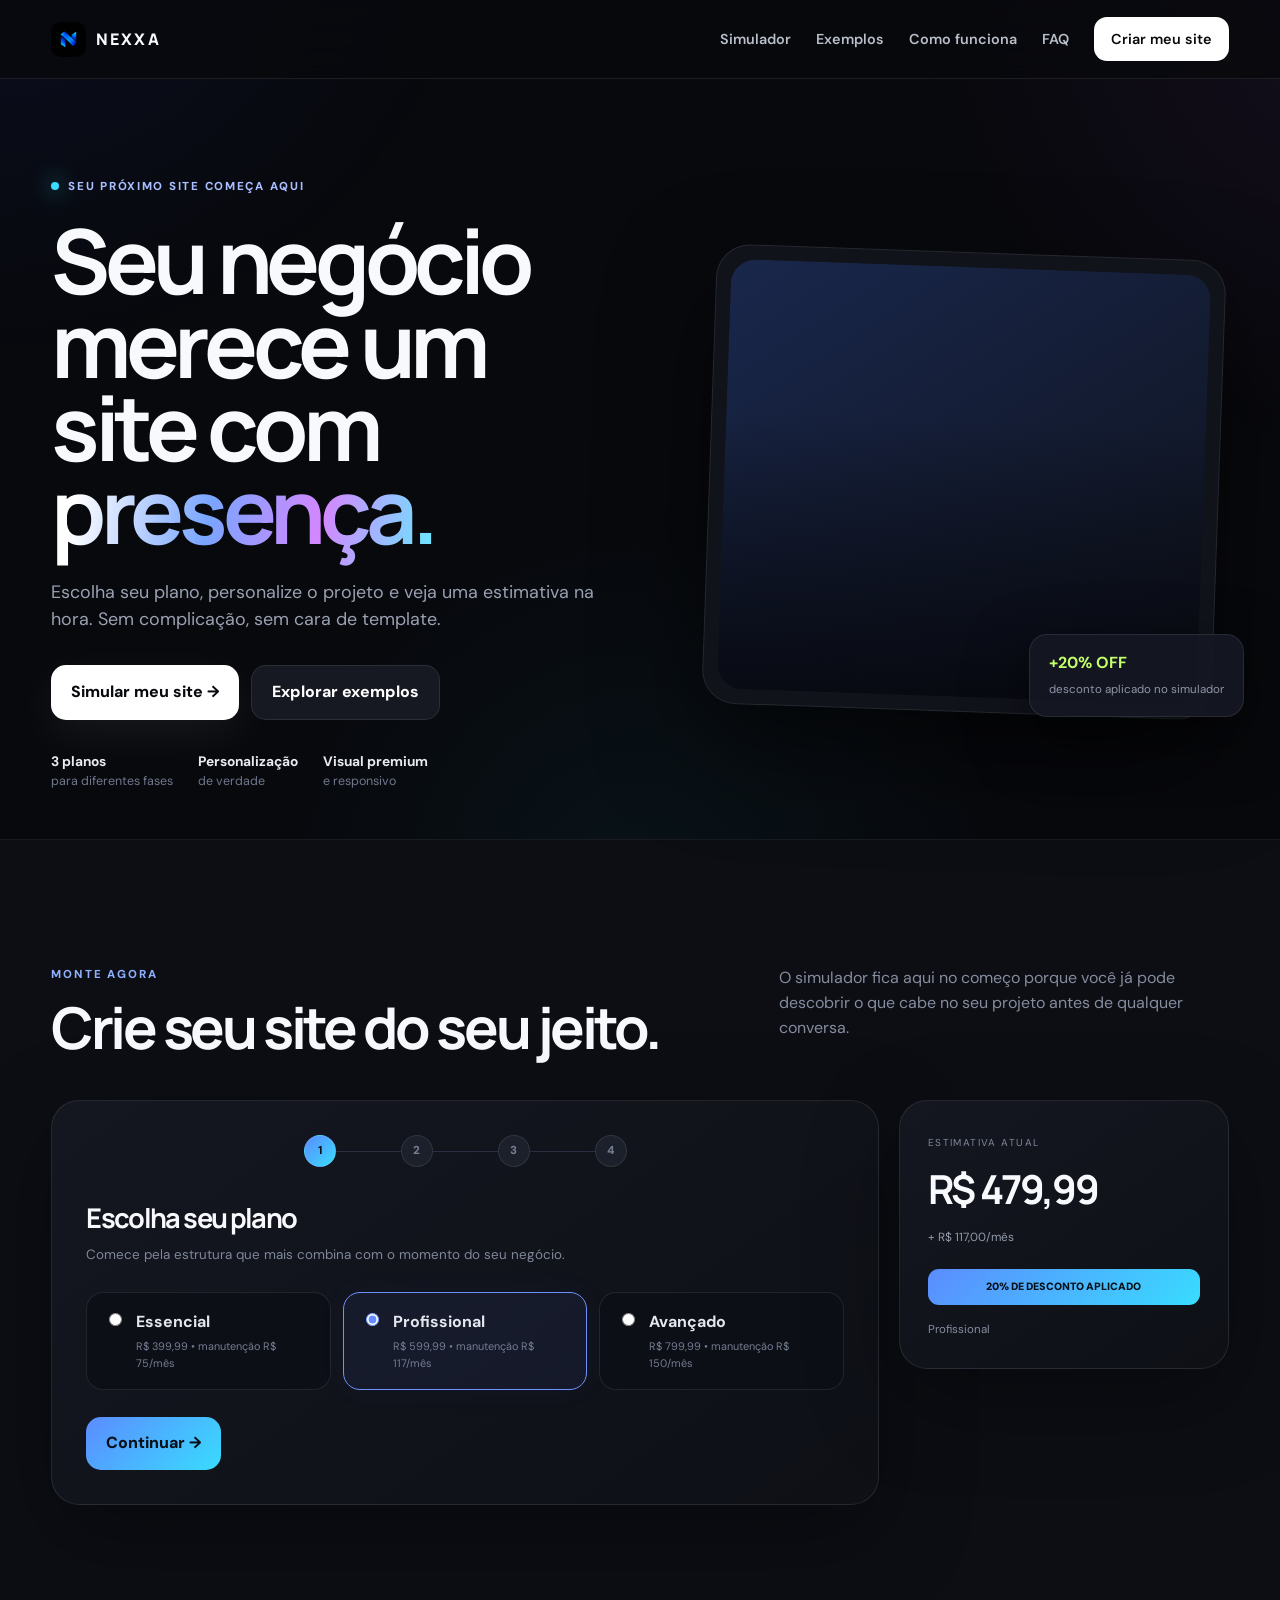
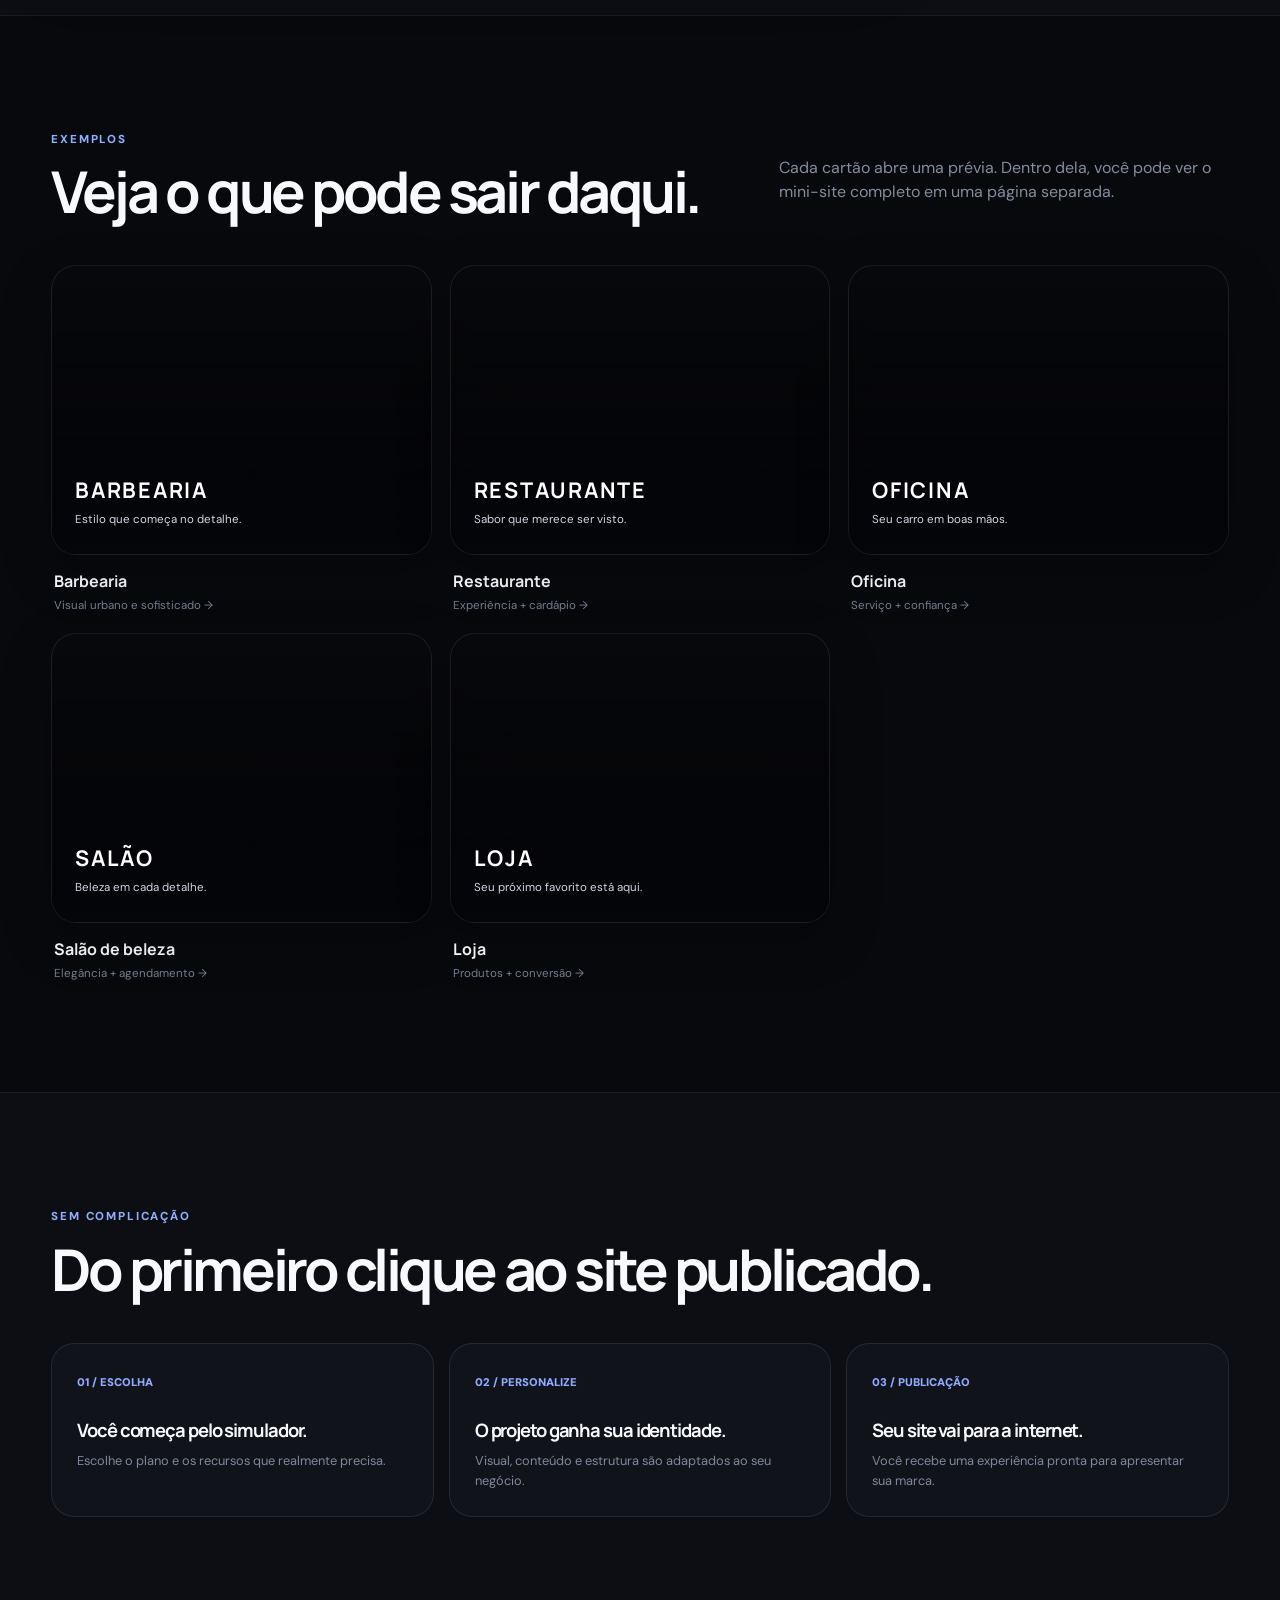
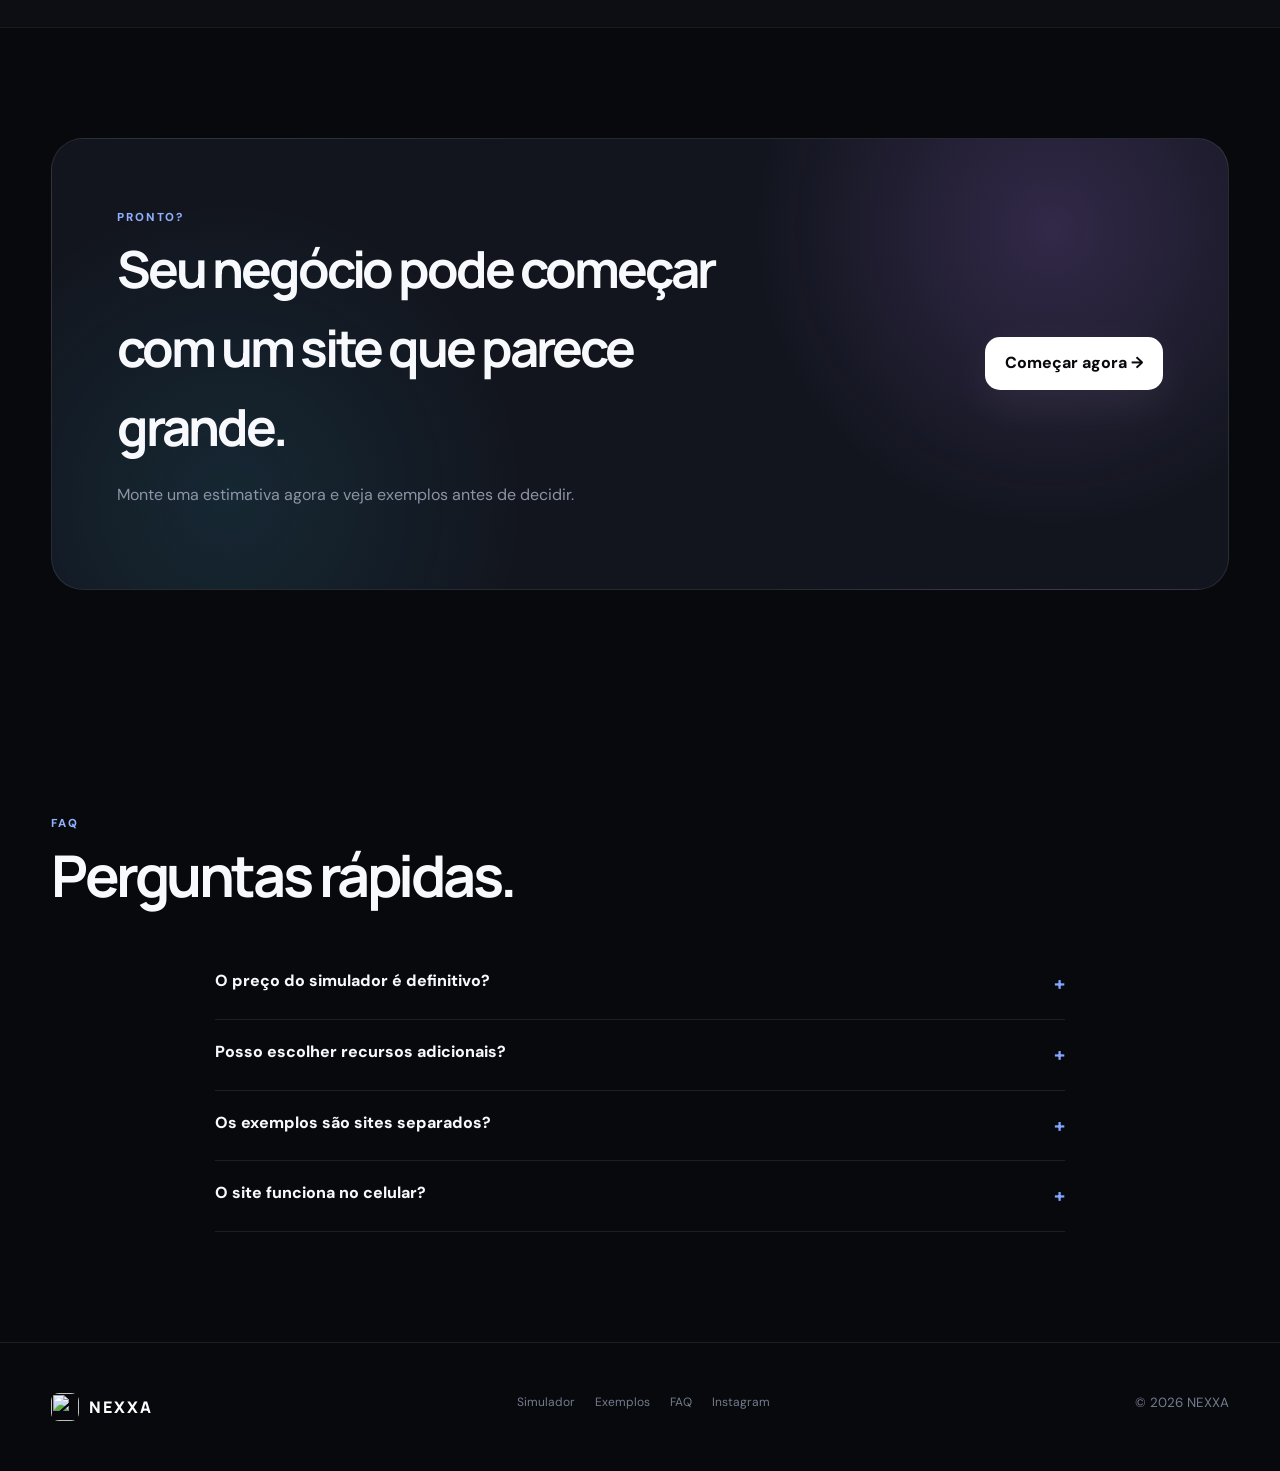
==== commit e0c566fa: "Update index.html" ====
--- a/index.html
+++ b/index.html
@@ -21,7 +21,20 @@
 <div class="hero-actions"><a class="btn btn-primary" href="#simulador">Simular meu site →</a><a class="btn btn-dark" href="#exemplos">Explorar exemplos</a></div>
 <div class="hero-proof"><span><b>3 planos</b> para diferentes fases</span><span><b>Personalização</b> de verdade</span><span><b>Visual premium</b> e responsivo</span></div>
 </div>
-<div class="hero-art"><div class="orb"></div><div class="art-card"><div class="art-screen"><div class="art-copy"><small>NEXXA / DIGITAL EXPERIENCE</small><strong>Ideia → site → presença.</strong></div></div></div><div class="mini-float"><b>+20% OFF</b><span>desconto aplicado no simulador</span></div></div>
+<div class="hero-art">
+  <div class="orb"></div>
+
+  <div class="art-card">
+    <div class="art-screen particle-nexxa">
+      <canvas id="nexxaParticles"></canvas>
+    </div>
+  </div>
+
+  <div class="mini-float">
+    <b>+20% OFF</b>
+    <span>desconto aplicado no simulador</span>
+  </div>
+</div>
 </div></section>
 
 <section class="section alt" id="simulador"><div class="container">
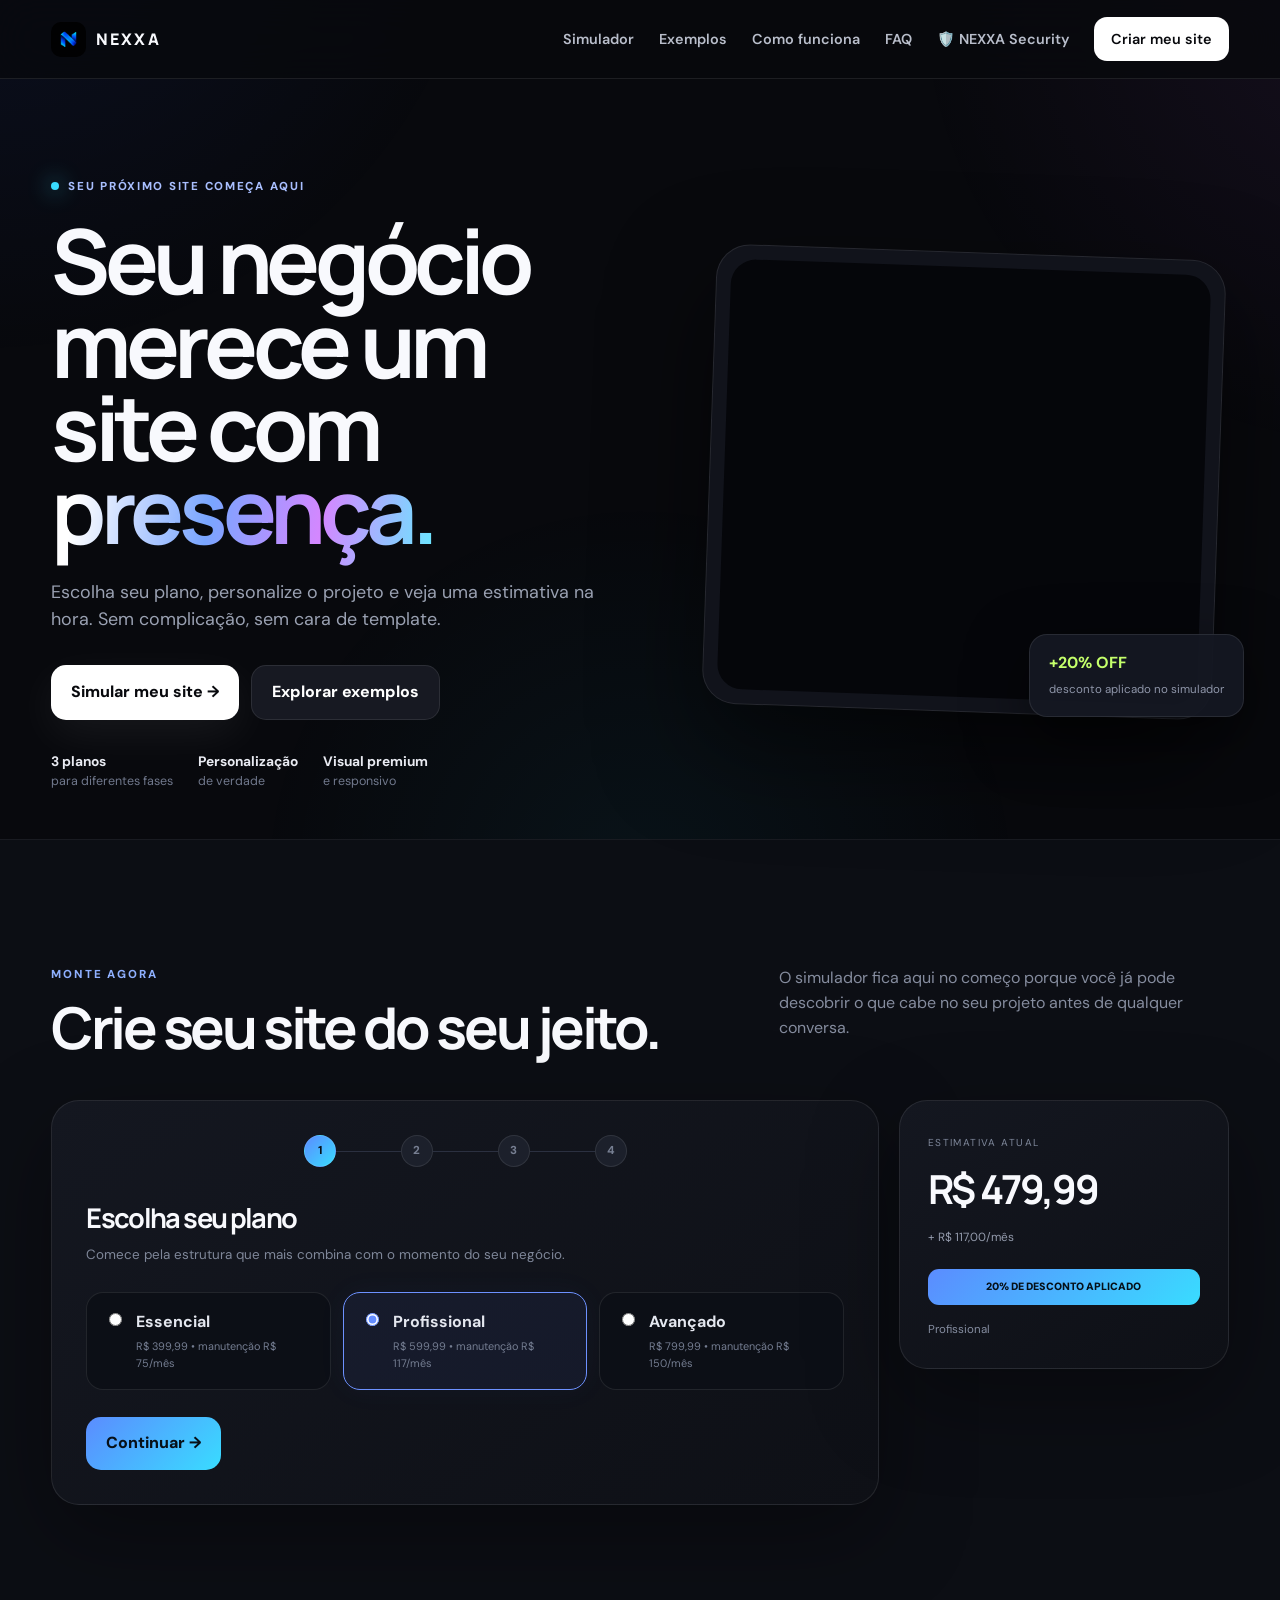
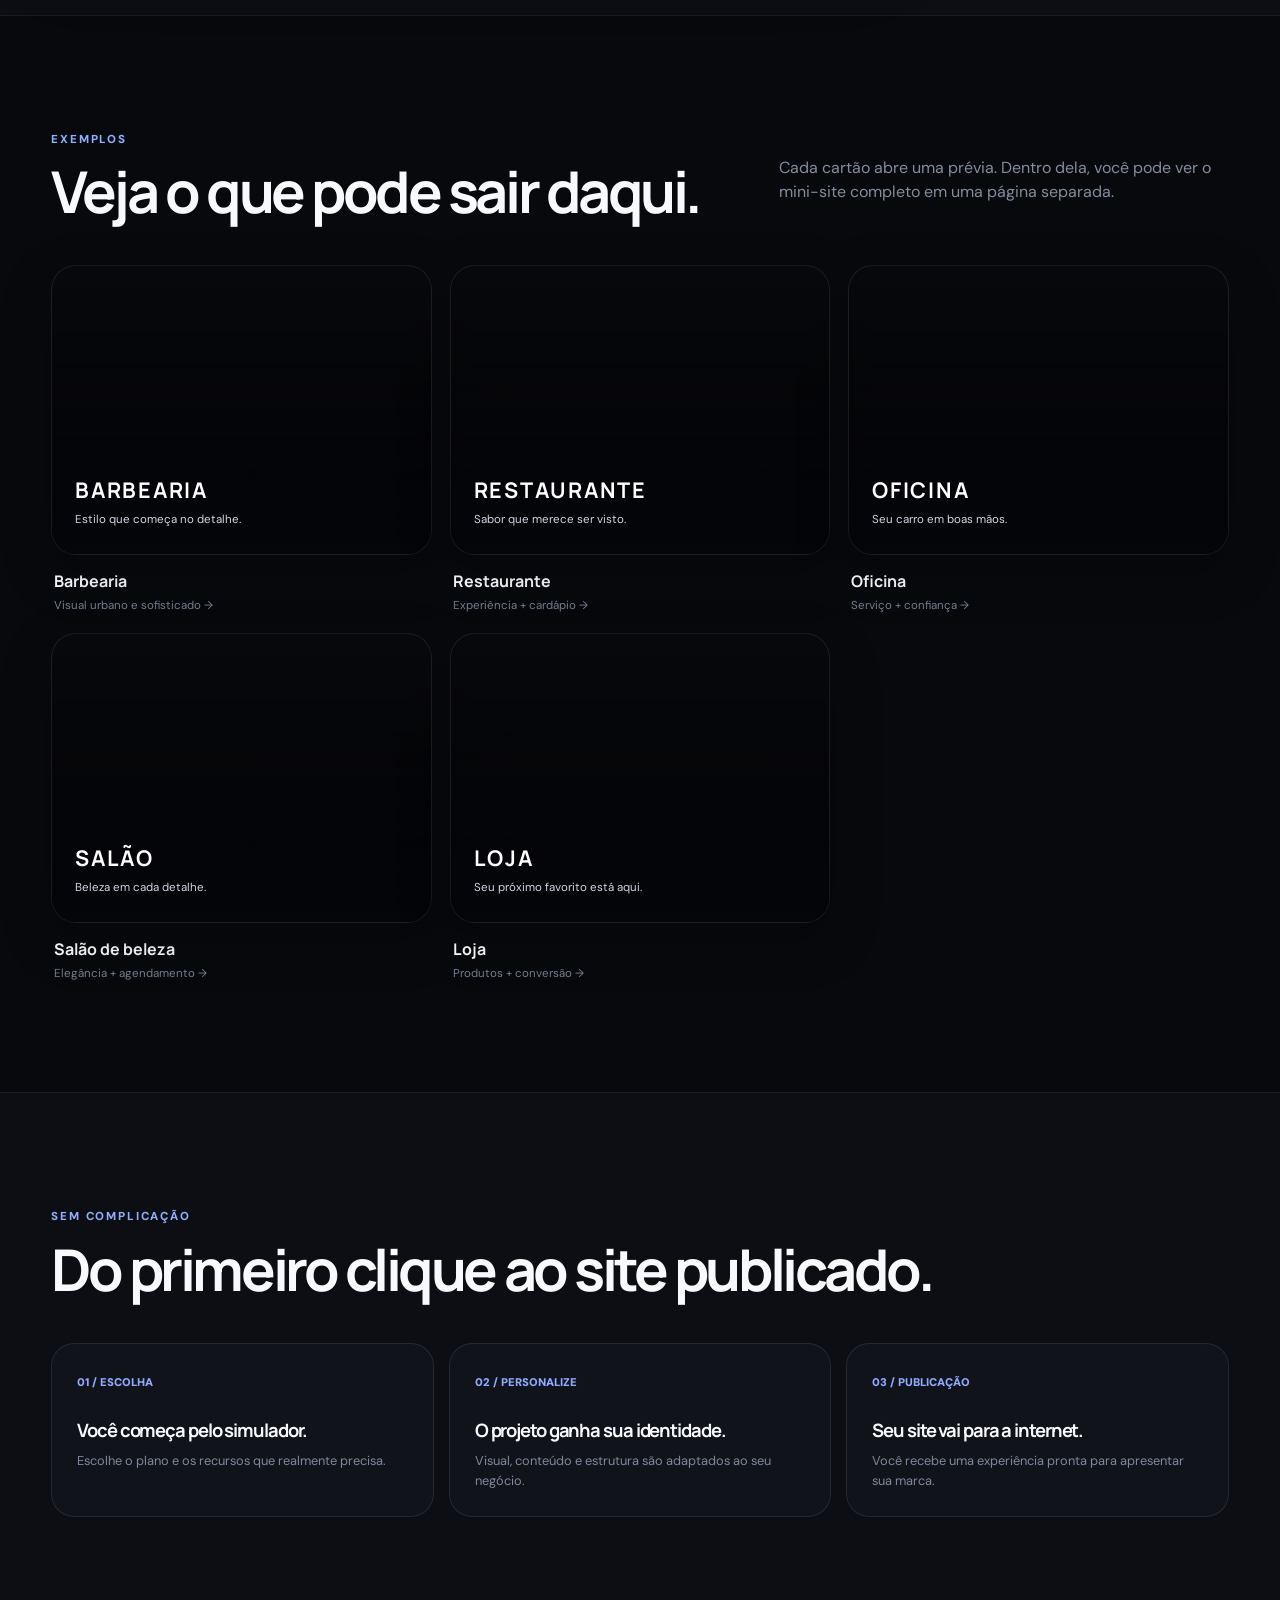
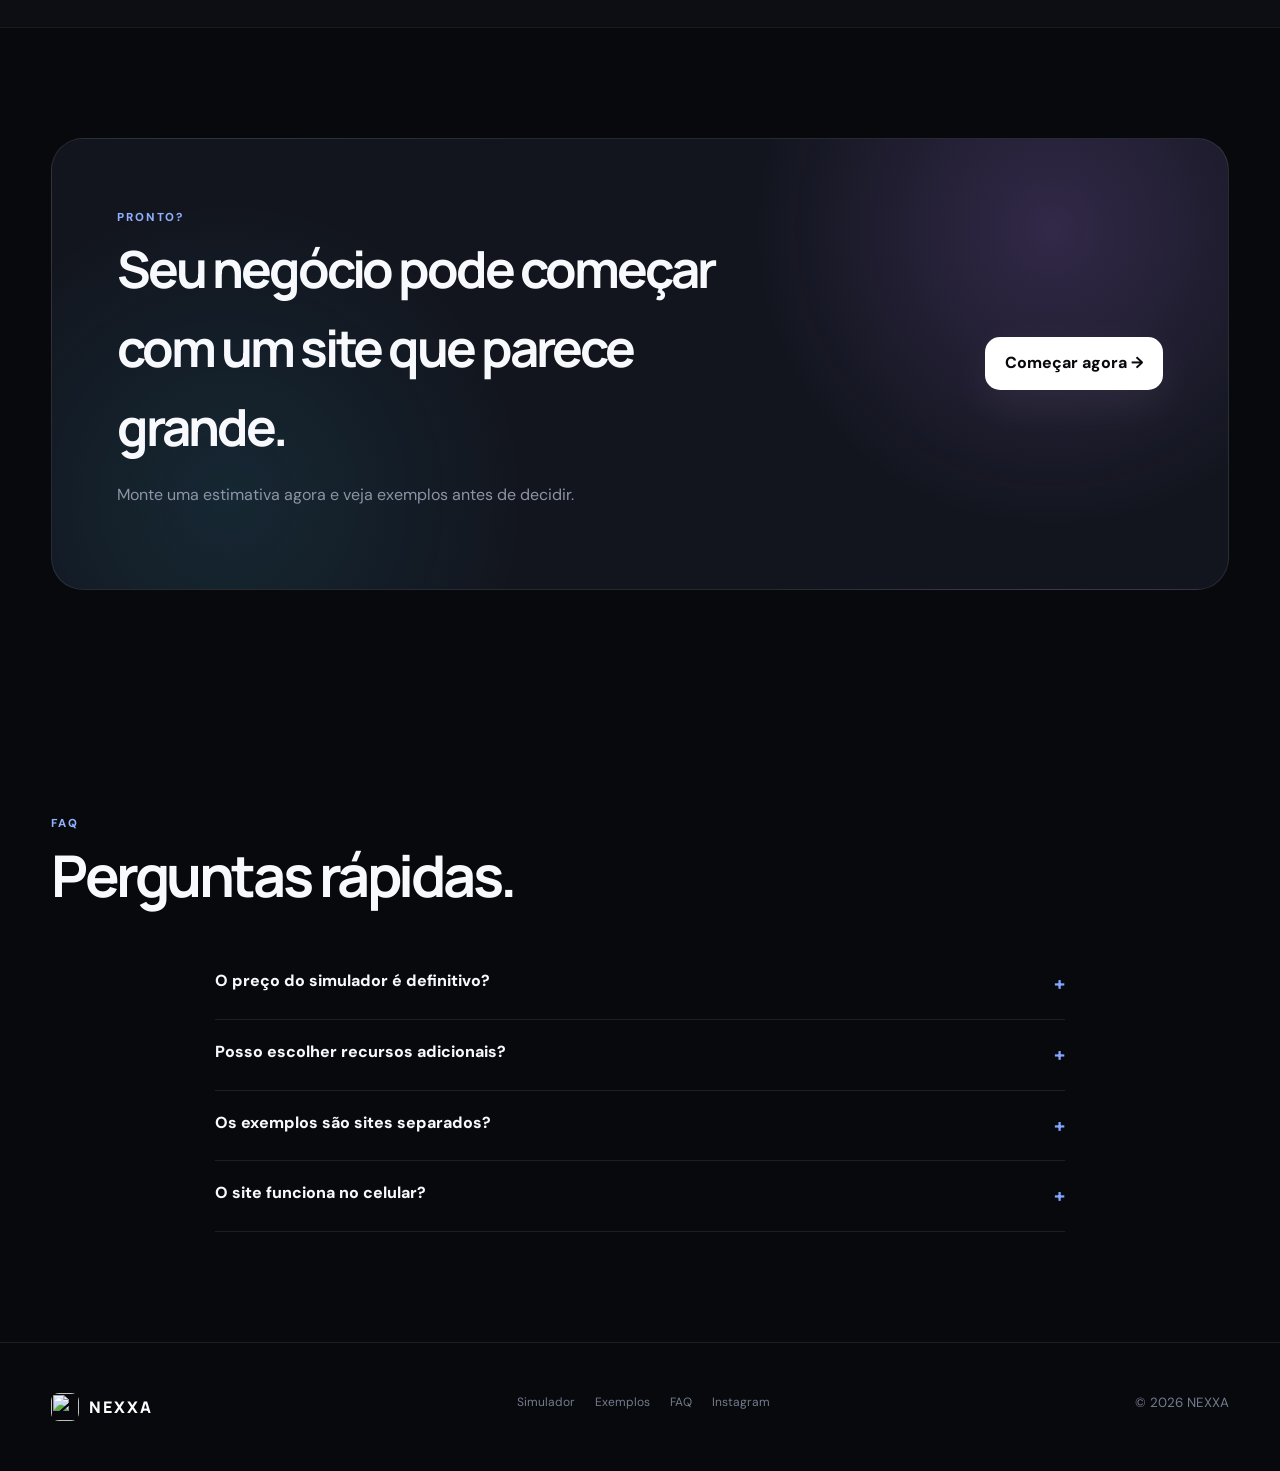
==== commit 3b070238: "Update index.html" ====
--- a/index.html
+++ b/index.html
@@ -8,7 +8,7 @@
 <body>
 <header class="site-header"><div class="container header-inner">
 <a class="brand" href="#"><img src="nexxa-logo.png" alt="NEXXA"><span>NEXXA</span></a>
-<nav class="nav" id="nav"><a href="#simulador">Simulador</a><a href="#exemplos">Exemplos</a><a href="#como">Como funciona</a><a href="#faq">FAQ</a><a class="nav-btn" href="#simulador">Criar meu site</a></nav>
+<nav class="nav" id="nav"><a href="#simulador">Simulador</a><a href="#exemplos">Exemplos</a><a href="#como">Como funciona</a><a href="#faq">FAQ</a><a href="security.html">🛡️ NEXXA Security</a><a class="nav-btn" href="#simulador">Criar meu site</a></nav>
 <button class="menu" id="menuBtn" aria-label="Menu">☰</button>
 </div></header>
 
--- a/style.css
+++ b/style.css
@@ -1277,3 +1277,25 @@
         padding: 35px 25px;
     }
   }
+/* =========================
+   NEXXA PARTICLES
+========================= */
+
+.particle-nexxa {
+    position: relative;
+    overflow: hidden;
+    background: #05060a !important;
+    background-image: none !important;
+}
+
+.particle-nexxa:after {
+    display: none !important;
+}
+
+#nexxaParticles {
+    position: absolute;
+    inset: 0;
+    width: 100%;
+    height: 100%;
+    display: block;
+}
